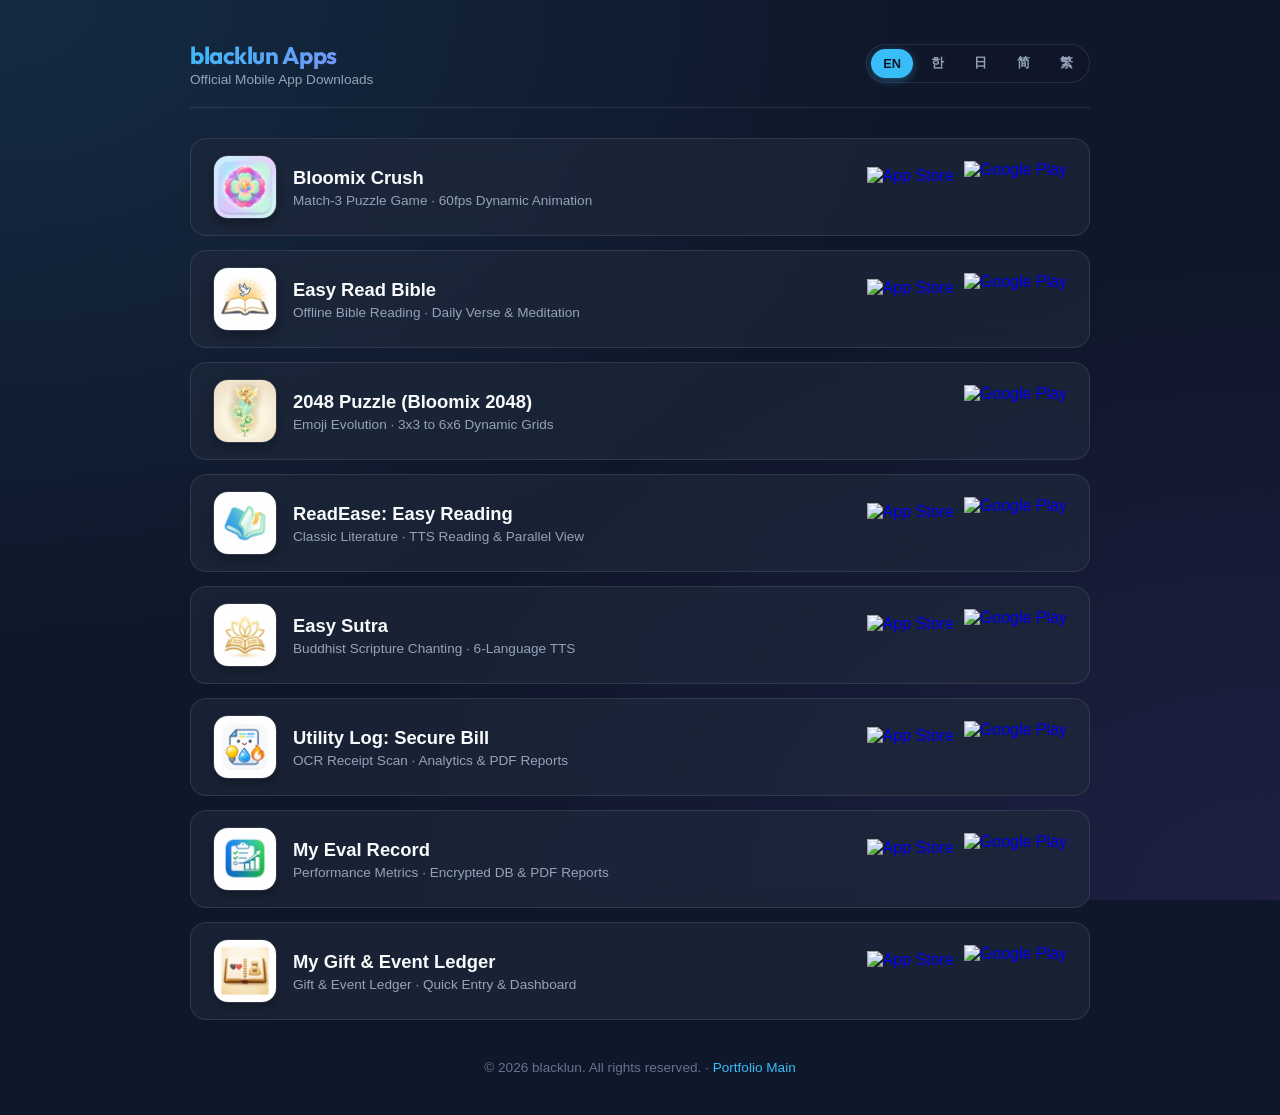
==== apps.html @ 7858ca58 "feat: Add simple app download list page (apps.html) with app icons" ====
<!DOCTYPE html>
<html lang="ko">

<head>
    <meta charset="UTF-8">
    <meta name="viewport" content="width=device-width, initial-scale=1.0">
    <title>blacklun | Apps & Downloads</title>

    <meta name="robots" content="noindex, nofollow">
    <meta name="googlebot" content="noindex, nofollow">
    <meta name="naverbot" content="noindex, nofollow">

    <link rel="icon"
        href="https://raw.githubusercontent.com/devicons/devicon/master/icons/flutter/flutter-original.svg">

    <!-- Google Fonts -->
    <link rel="preconnect" href="https://fonts.googleapis.com">
    <link rel="preconnect" href="https://fonts.gstatic.com" crossorigin>
    <link href="https://fonts.googleapis.com/css2?family=Pretendard:wght@400;500;600;700;800&family=Outfit:wght@400;600;700&display=swap" rel="stylesheet">

    <style>
        :root {
            --bg-color: #0f172a;
            --card-bg: rgba(30, 41, 59, 0.7);
            --card-hover: rgba(51, 65, 85, 0.85);
            --border-color: rgba(255, 255, 255, 0.1);
            --text-main: #f8fafc;
            --text-sub: #94a3b8;
            --accent: #38bdf8;
            --accent-glow: rgba(56, 189, 248, 0.15);
        }

        * {
            box-sizing: border-box;
            margin: 0;
            padding: 0;
        }

        body {
            font-family: 'Pretendard', -apple-system, BlinkMacSystemFont, "Segoe UI", Roboto, sans-serif;
            background-color: var(--bg-color);
            background-image: 
                radial-gradient(at 0% 0%, rgba(56, 189, 248, 0.12) 0px, transparent 50%),
                radial-gradient(at 100% 100%, rgba(139, 92, 246, 0.12) 0px, transparent 50%);
            background-attachment: fixed;
            color: var(--text-main);
            min-height: 100vh;
            display: flex;
            flex-direction: column;
            align-items: center;
            padding: 40px 20px;
        }

        .container {
            width: 100%;
            max-width: 900px;
        }

        /* Header & Navigation */
        header {
            display: flex;
            justify-content: space-between;
            align-items: center;
            margin-bottom: 30px;
            padding-bottom: 20px;
            border-bottom: 1px solid var(--border-color);
        }

        .brand {
            display: flex;
            align-items: center;
            gap: 12px;
            text-decoration: none;
            color: var(--text-main);
        }

        .brand-title {
            font-family: 'Outfit', sans-serif;
            font-size: 1.5rem;
            font-weight: 700;
            letter-spacing: -0.5px;
            background: linear-gradient(135deg, #38bdf8, #818cf8);
            -webkit-background-clip: text;
            -webkit-text-fill-color: transparent;
        }

        .brand-subtitle {
            font-size: 0.85rem;
            color: var(--text-sub);
            margin-top: 2px;
        }

        /* Language Switcher */
        .lang-switch {
            display: flex;
            gap: 6px;
            background: rgba(15, 23, 42, 0.8);
            padding: 4px;
            border-radius: 30px;
            border: 1px solid var(--border-color);
        }

        .lang-switch button {
            background: transparent;
            border: none;
            color: var(--text-sub);
            padding: 6px 12px;
            border-radius: 20px;
            font-size: 0.8rem;
            font-weight: 600;
            cursor: pointer;
            transition: all 0.2s ease;
        }

        .lang-switch button:hover {
            color: var(--text-main);
        }

        .lang-switch button.active {
            background: var(--accent);
            color: #0f172a;
            box-shadow: 0 2px 8px rgba(56, 189, 248, 0.4);
        }

        /* Table / Card List Layout */
        .app-table {
            display: flex;
            flex-direction: column;
            gap: 14px;
        }

        .app-row {
            background: var(--card-bg);
            backdrop-filter: blur(12px);
            -webkit-backdrop-filter: blur(12px);
            border: 1px solid var(--border-color);
            border-radius: 16px;
            padding: 16px 22px;
            display: flex;
            align-items: center;
            justify-content: space-between;
            gap: 20px;
            transition: transform 0.2s ease, border-color 0.2s ease, box-shadow 0.2s ease;
        }

        .app-row:hover {
            transform: translateY(-2px);
            border-color: rgba(56, 189, 248, 0.4);
            box-shadow: 0 8px 24px rgba(0, 0, 0, 0.25), 0 0 12px var(--accent-glow);
            background: var(--card-hover);
        }

        /* App Left Info */
        .app-info {
            display: flex;
            align-items: center;
            gap: 16px;
            min-width: 0;
            flex: 1;
        }

        .app-icon {
            width: 64px;
            height: 64px;
            border-radius: 15px;
            object-fit: cover;
            box-shadow: 0 4px 12px rgba(0, 0, 0, 0.3);
            border: 1px solid rgba(255, 255, 255, 0.1);
            flex-shrink: 0;
        }

        .app-text {
            display: flex;
            flex-direction: column;
            gap: 4px;
            min-width: 0;
        }

        .app-name {
            font-size: 1.15rem;
            font-weight: 700;
            color: var(--text-main);
            white-space: nowrap;
            overflow: hidden;
            text-overflow: ellipsis;
        }

        .app-tag {
            font-size: 0.85rem;
            color: var(--text-sub);
            white-space: nowrap;
            overflow: hidden;
            text-overflow: ellipsis;
        }

        /* App Right Buttons */
        .app-actions {
            display: flex;
            align-items: center;
            gap: 10px;
            flex-shrink: 0;
        }

        .store-badge-link {
            display: inline-flex;
            align-items: center;
            justify-content: center;
            text-decoration: none;
            transition: transform 0.15s ease, opacity 0.15s ease;
        }

        .store-badge-link:hover {
            transform: scale(1.04);
            opacity: 0.95;
        }

        .store-badge-link img {
            display: block;
        }

        .badge-appstore {
            height: 40px;
        }

        .badge-googleplay {
            height: 52px;
            margin-top: -6px;
            margin-bottom: -6px;
        }

        .empty-placeholder {
            width: 120px;
            text-align: center;
            font-size: 0.8rem;
            color: #64748b;
        }

        /* Footer */
        footer {
            margin-top: 40px;
            text-align: center;
            font-size: 0.85rem;
            color: #64748b;
        }

        footer a {
            color: var(--accent);
            text-decoration: none;
        }

        footer a:hover {
            text-decoration: underline;
        }

        /* Multi-language Display Control */
        body.lang-ko .lang-en,
        body.lang-ko .lang-ja,
        body.lang-ko .lang-zh,
        body.lang-ko .lang-zh-Hant { display: none !important; }

        body.lang-en .lang-ko,
        body.lang-en .lang-ja,
        body.lang-en .lang-zh,
        body.lang-en .lang-zh-Hant { display: none !important; }

        body.lang-ja .lang-ko,
        body.lang-ja .lang-en,
        body.lang-ja .lang-zh,
        body.lang-ja .lang-zh-Hant { display: none !important; }

        body.lang-zh .lang-ko,
        body.lang-zh .lang-en,
        body.lang-zh .lang-ja,
        body.lang-zh .lang-zh-Hant { display: none !important; }

        body.lang-zh-Hant .lang-ko,
        body.lang-zh-Hant .lang-en,
        body.lang-zh-Hant .lang-ja,
        body.lang-zh-Hant .lang-zh { display: none !important; }

        /* Responsive */
        @media (max-width: 650px) {
            .app-row {
                flex-direction: column;
                align-items: flex-start;
                padding: 18px;
                gap: 14px;
            }

            .app-info {
                width: 100%;
            }

            .app-actions {
                width: 100%;
                justify-content: flex-end;
                padding-top: 10px;
                border-top: 1px solid rgba(255, 255, 255, 0.05);
            }

            .app-icon {
                width: 52px;
                height: 52px;
            }
        }
    </style>
</head>

<body class="lang-ko">

    <div class="container">
        <!-- Header -->
        <header>
            <div class="brand">
                <div>
                    <h1 class="brand-title">blacklun Apps</h1>
                    <div class="brand-subtitle lang-ko">공식 모바일 앱 다운로드 목록</div>
                    <div class="brand-subtitle lang-en">Official Mobile App Downloads</div>
                    <div class="brand-subtitle lang-ja">公式モバイルアプリのダウンロード</div>
                    <div class="brand-subtitle lang-zh">官方移动应用下载目录</div>
                    <div class="brand-subtitle lang-zh-Hant">官方行動應用下載目錄</div>
                </div>
            </div>

            <!-- Language Switcher -->
            <div class="lang-switch">
                <button onclick="setLanguage('en')" id="btn-en">EN</button>
                <button onclick="setLanguage('ko')" id="btn-ko" class="active">한</button>
                <button onclick="setLanguage('ja')" id="btn-ja">日</button>
                <button onclick="setLanguage('zh')" id="btn-zh">简</button>
                <button onclick="setLanguage('zh-Hant')" id="btn-zh-Hant">繁</button>
            </div>
        </header>

        <!-- App Table / Card List -->
        <main class="app-table">

            <!-- 1. 블룸믹스 크러시 -->
            <div class="app-row">
                <div class="app-info">
                    <img src="./assets/icons/bloomix_crush_app_icon.png" alt="Bloomix Crush" class="app-icon">
                    <div class="app-text">
                        <div class="app-name lang-ko">블룸믹스 크러시</div>
                        <div class="app-name lang-en">Bloomix Crush</div>
                        <div class="app-name lang-ja">ブルーミックス クラッシュ</div>
                        <div class="app-name lang-zh">Bloomix Crush</div>
                        <div class="app-name lang-zh-Hant">Bloomix Crush</div>

                        <div class="app-tag lang-ko">매치-3 퍼즐 게임 · 60fps 애니메이션</div>
                        <div class="app-tag lang-en">Match-3 Puzzle Game · 60fps Dynamic Animation</div>
                        <div class="app-tag lang-ja">マッチ3パズルゲーム · 60fpsアニメーション</div>
                        <div class="app-tag lang-zh">三消益智游戏 · 60fps 动态动画</div>
                        <div class="app-tag lang-zh-Hant">三消益智遊戲 · 60fps 動態動畫</div>
                    </div>
                </div>
                <div class="app-actions">
                    <!-- App Store (국가별) -->
                    <a href="https://apps.apple.com/kr/app/bloomix-crush/id6791850251" target="_blank" rel="noopener noreferrer" class="store-badge-link lang-ko">
                        <img src="https://tools.applemediaservices.com/api/badges/download-on-the-app-store/black/ko-kr?size=250x83" alt="App Store" class="badge-appstore">
                    </a>
                    <a href="https://apps.apple.com/us/app/bloomix-crush/id6791850251" target="_blank" rel="noopener noreferrer" class="store-badge-link lang-en">
                        <img src="https://tools.applemediaservices.com/api/badges/download-on-the-app-store/black/en-us?size=250x83" alt="App Store" class="badge-appstore">
                    </a>
                    <a href="https://apps.apple.com/jp/app/bloomix-crush/id6791850251" target="_blank" rel="noopener noreferrer" class="store-badge-link lang-ja">
                        <img src="https://tools.applemediaservices.com/api/badges/download-on-the-app-store/black/ja-jp?size=250x83" alt="App Store" class="badge-appstore">
                    </a>
                    <a href="https://apps.apple.com/cn/app/bloomix-crush/id6791850251" target="_blank" rel="noopener noreferrer" class="store-badge-link lang-zh">
                        <img src="https://tools.applemediaservices.com/api/badges/download-on-the-app-store/black/zh-cn?size=250x83" alt="App Store" class="badge-appstore">
                    </a>
                    <a href="https://apps.apple.com/tw/app/bloomix-crush/id6791850251" target="_blank" rel="noopener noreferrer" class="store-badge-link lang-zh-Hant">
                        <img src="https://tools.applemediaservices.com/api/badges/download-on-the-app-store/black/zh-tw?size=250x83" alt="App Store" class="badge-appstore">
                    </a>

                    <!-- Google Play (다국어 뱃지) -->
                    <a href="https://play.google.com/store/apps/details?id=com.bloomixcrush.game" target="_blank" rel="noopener noreferrer" class="store-badge-link">
                        <img src="https://play.google.com/intl/en_us/badges/static/images/badges/ko_badge_web_generic.png" alt="Google Play" class="badge-googleplay lang-ko">
                        <img src="https://play.google.com/intl/en_us/badges/static/images/badges/en_badge_web_generic.png" alt="Google Play" class="badge-googleplay lang-en">
                        <img src="https://play.google.com/intl/en_us/badges/static/images/badges/ja_badge_web_generic.png" alt="Google Play" class="badge-googleplay lang-ja">
                        <img src="https://play.google.com/intl/en_us/badges/static/images/badges/zh-cn_badge_web_generic.png" alt="Google Play" class="badge-googleplay lang-zh">
                        <img src="https://play.google.com/intl/en_us/badges/static/images/badges/zh-tw_badge_web_generic.png" alt="Google Play" class="badge-googleplay lang-zh-Hant">
                    </a>
                </div>
            </div>

            <!-- 2. 쉬운 성경 -->
            <div class="app-row">
                <div class="app-info">
                    <img src="./assets/icons/easy_read_bible_app_icon.png" alt="Easy Read Bible" class="app-icon">
                    <div class="app-text">
                        <div class="app-name lang-ko">쉬운 성경</div>
                        <div class="app-name lang-en">Easy Read Bible</div>
                        <div class="app-name lang-ja">やさしい聖書</div>
                        <div class="app-name lang-zh">易读圣经</div>
                        <div class="app-name lang-zh-Hant">易讀聖經</div>

                        <div class="app-tag lang-ko">오프라인 성경 통독 · 오늘의 말씀 & 묵상</div>
                        <div class="app-tag lang-en">Offline Bible Reading · Daily Verse & Meditation</div>
                        <div class="app-tag lang-ja">オフライン聖書通読 · 今日の御言葉と瞑想</div>
                        <div class="app-tag lang-zh">离线圣经阅读 · 今日金句与默想</div>
                        <div class="app-tag lang-zh-Hant">離線聖經閱讀 · 今日金句與默想</div>
                    </div>
                </div>
                <div class="app-actions">
                    <a href="https://apps.apple.com/kr/app/easy-read-bible/id6770253137" target="_blank" rel="noopener noreferrer" class="store-badge-link lang-ko">
                        <img src="https://tools.applemediaservices.com/api/badges/download-on-the-app-store/black/ko-kr?size=250x83" alt="App Store" class="badge-appstore">
                    </a>
                    <a href="https://apps.apple.com/us/app/easy-read-bible/id6770253137" target="_blank" rel="noopener noreferrer" class="store-badge-link lang-en">
                        <img src="https://tools.applemediaservices.com/api/badges/download-on-the-app-store/black/en-us?size=250x83" alt="App Store" class="badge-appstore">
                    </a>
                    <a href="https://apps.apple.com/jp/app/easy-read-bible/id6770253137" target="_blank" rel="noopener noreferrer" class="store-badge-link lang-ja">
                        <img src="https://tools.applemediaservices.com/api/badges/download-on-the-app-store/black/ja-jp?size=250x83" alt="App Store" class="badge-appstore">
                    </a>
                    <a href="https://apps.apple.com/tw/app/easy-read-bible/id6770253137" target="_blank" rel="noopener noreferrer" class="store-badge-link lang-zh">
                        <img src="https://tools.applemediaservices.com/api/badges/download-on-the-app-store/black/zh-cn?size=250x83" alt="App Store" class="badge-appstore">
                    </a>
                    <a href="https://apps.apple.com/tw/app/easy-read-bible/id6770253137" target="_blank" rel="noopener noreferrer" class="store-badge-link lang-zh-Hant">
                        <img src="https://tools.applemediaservices.com/api/badges/download-on-the-app-store/black/zh-tw?size=250x83" alt="App Store" class="badge-appstore">
                    </a>

                    <a href="https://play.google.com/store/apps/details?id=com.easyreadbible.app" target="_blank" rel="noopener noreferrer" class="store-badge-link">
                        <img src="https://play.google.com/intl/en_us/badges/static/images/badges/ko_badge_web_generic.png" alt="Google Play" class="badge-googleplay lang-ko">
                        <img src="https://play.google.com/intl/en_us/badges/static/images/badges/en_badge_web_generic.png" alt="Google Play" class="badge-googleplay lang-en">
                        <img src="https://play.google.com/intl/en_us/badges/static/images/badges/ja_badge_web_generic.png" alt="Google Play" class="badge-googleplay lang-ja">
                        <img src="https://play.google.com/intl/en_us/badges/static/images/badges/zh-cn_badge_web_generic.png" alt="Google Play" class="badge-googleplay lang-zh">
                        <img src="https://play.google.com/intl/en_us/badges/static/images/badges/zh-tw_badge_web_generic.png" alt="Google Play" class="badge-googleplay lang-zh-Hant">
                    </a>
                </div>
            </div>

            <!-- 3. 2048 퍼즐 -->
            <div class="app-row">
                <div class="app-info">
                    <img src="./assets/icons/bloomix2048_app_icon.png" alt="Bloomix 2048" class="app-icon">
                    <div class="app-text">
                        <div class="app-name lang-ko">2048 퍼즐 (Bloomix 2048)</div>
                        <div class="app-name lang-en">2048 Puzzle (Bloomix 2048)</div>
                        <div class="app-name lang-ja">2048パズル (Bloomix 2048)</div>
                        <div class="app-name lang-zh">2048拼图 (Bloomix 2048)</div>
                        <div class="app-name lang-zh-Hant">2048拼圖 (Bloomix 2048)</div>

                        <div class="app-tag lang-ko">이모지 진화 체인 · 3x3~6x6 동적 그리드</div>
                        <div class="app-tag lang-en">Emoji Evolution · 3x3 to 6x6 Dynamic Grids</div>
                        <div class="app-tag lang-ja">絵文字進化チェーン · 3x3〜6x6動的グリッド</div>
                        <div class="app-tag lang-zh">表情符号进化链 · 3x3至6x6动态网格</div>
                        <div class="app-tag lang-zh-Hant">表情符號進化鏈 · 3x3至6x6動態網格</div>
                    </div>
                </div>
                <div class="app-actions">
                    <a href="https://play.google.com/store/apps/details?id=com.bloomix2048.app" target="_blank" rel="noopener noreferrer" class="store-badge-link">
                        <img src="https://play.google.com/intl/en_us/badges/static/images/badges/ko_badge_web_generic.png" alt="Google Play" class="badge-googleplay lang-ko">
                        <img src="https://play.google.com/intl/en_us/badges/static/images/badges/en_badge_web_generic.png" alt="Google Play" class="badge-googleplay lang-en">
                        <img src="https://play.google.com/intl/en_us/badges/static/images/badges/ja_badge_web_generic.png" alt="Google Play" class="badge-googleplay lang-ja">
                        <img src="https://play.google.com/intl/en_us/badges/static/images/badges/zh-cn_badge_web_generic.png" alt="Google Play" class="badge-googleplay lang-zh">
                        <img src="https://play.google.com/intl/en_us/badges/static/images/badges/zh-tw_badge_web_generic.png" alt="Google Play" class="badge-googleplay lang-zh-Hant">
                    </a>
                </div>
            </div>

            <!-- 4. 쉬운 독서 -->
            <div class="app-row">
                <div class="app-info">
                    <img src="./assets/icons/easy_read_book_app_icon.png" alt="ReadEase: Easy Reading" class="app-icon">
                    <div class="app-text">
                        <div class="app-name lang-ko">쉬운 독서</div>
                        <div class="app-name lang-en">ReadEase: Easy Reading</div>
                        <div class="app-name lang-ja">やさしい読書</div>
                        <div class="app-name lang-zh">轻读经典</div>
                        <div class="app-name lang-zh-Hant">輕讀經典</div>

                        <div class="app-tag lang-ko">고전 문학 낭독 · TTS 음성 & 병렬 읽기</div>
                        <div class="app-tag lang-en">Classic Literature · TTS Reading & Parallel View</div>
                        <div class="app-tag lang-ja">古典文学朗読 · TTS音声と並行読書</div>
                        <div class="app-tag lang-zh">经典名著朗读 · TTS 语音与对照阅读</div>
                        <div class="app-tag lang-zh-Hant">經典名著朗讀 · TTS 語音與對照閱讀</div>
                    </div>
                </div>
                <div class="app-actions">
                    <a href="https://apps.apple.com/kr/app/readease-easy-reading/id6766005685" target="_blank" rel="noopener noreferrer" class="store-badge-link lang-ko">
                        <img src="https://tools.applemediaservices.com/api/badges/download-on-the-app-store/black/ko-kr?size=250x83" alt="App Store" class="badge-appstore">
                    </a>
                    <a href="https://apps.apple.com/us/app/readease-easy-reading/id6766005685" target="_blank" rel="noopener noreferrer" class="store-badge-link lang-en">
                        <img src="https://tools.applemediaservices.com/api/badges/download-on-the-app-store/black/en-us?size=250x83" alt="App Store" class="badge-appstore">
                    </a>
                    <a href="https://apps.apple.com/jp/app/readease-easy-reading/id6766005685" target="_blank" rel="noopener noreferrer" class="store-badge-link lang-ja">
                        <img src="https://tools.applemediaservices.com/api/badges/download-on-the-app-store/black/ja-jp?size=250x83" alt="App Store" class="badge-appstore">
                    </a>
                    <a href="https://apps.apple.com/tw/app/readease-easy-reading/id6766005685" target="_blank" rel="noopener noreferrer" class="store-badge-link lang-zh">
                        <img src="https://tools.applemediaservices.com/api/badges/download-on-the-app-store/black/zh-cn?size=250x83" alt="App Store" class="badge-appstore">
                    </a>
                    <a href="https://apps.apple.com/tw/app/readease-easy-reading/id6766005685" target="_blank" rel="noopener noreferrer" class="store-badge-link lang-zh-Hant">
                        <img src="https://tools.applemediaservices.com/api/badges/download-on-the-app-store/black/zh-tw?size=250x83" alt="App Store" class="badge-appstore">
                    </a>

                    <a href="https://play.google.com/store/apps/details?id=com.easyreadbook.app" target="_blank" rel="noopener noreferrer" class="store-badge-link">
                        <img src="https://play.google.com/intl/en_us/badges/static/images/badges/ko_badge_web_generic.png" alt="Google Play" class="badge-googleplay lang-ko">
                        <img src="https://play.google.com/intl/en_us/badges/static/images/badges/en_badge_web_generic.png" alt="Google Play" class="badge-googleplay lang-en">
                        <img src="https://play.google.com/intl/en_us/badges/static/images/badges/ja_badge_web_generic.png" alt="Google Play" class="badge-googleplay lang-ja">
                        <img src="https://play.google.com/intl/en_us/badges/static/images/badges/zh-cn_badge_web_generic.png" alt="Google Play" class="badge-googleplay lang-zh">
                        <img src="https://play.google.com/intl/en_us/badges/static/images/badges/zh-tw_badge_web_generic.png" alt="Google Play" class="badge-googleplay lang-zh-Hant">
                    </a>
                </div>
            </div>

            <!-- 5. 쉬운 불경 -->
            <div class="app-row">
                <div class="app-info">
                    <img src="./assets/icons/easy_sutra_app_icon.png" alt="Easy Sutra" class="app-icon">
                    <div class="app-text">
                        <div class="app-name lang-ko">쉬운 불경</div>
                        <div class="app-name lang-en">Easy Sutra</div>
                        <div class="app-name lang-ja">やさしい経典</div>
                        <div class="app-name lang-zh">易懂佛经</div>
                        <div class="app-name lang-zh-Hant">易懂佛經</div>

                        <div class="app-tag lang-ko">불교 경전 독송 · 6개국어 TTS & 해석</div>
                        <div class="app-tag lang-en">Buddhist Scripture Chanting · 6-Language TTS</div>
                        <div class="app-tag lang-ja">仏教経典読経 · 6ヶ国語TTSと解説</div>
                        <div class="app-tag lang-zh">佛教经典诵读 · 6国语言 TTS 与解析</div>
                        <div class="app-tag lang-zh-Hant">佛教經典誦讀 · 6國語言 TTS 與解析</div>
                    </div>
                </div>
                <div class="app-actions">
                    <a href="https://apps.apple.com/kr/app/easy-sutra/id6761761924" target="_blank" rel="noopener noreferrer" class="store-badge-link lang-ko">
                        <img src="https://tools.applemediaservices.com/api/badges/download-on-the-app-store/black/ko-kr?size=250x83" alt="App Store" class="badge-appstore">
                    </a>
                    <a href="https://apps.apple.com/us/app/easy-sutra/id6761761924" target="_blank" rel="noopener noreferrer" class="store-badge-link lang-en">
                        <img src="https://tools.applemediaservices.com/api/badges/download-on-the-app-store/black/en-us?size=250x83" alt="App Store" class="badge-appstore">
                    </a>
                    <a href="https://apps.apple.com/jp/app/easy-sutra/id6761761924" target="_blank" rel="noopener noreferrer" class="store-badge-link lang-ja">
                        <img src="https://tools.applemediaservices.com/api/badges/download-on-the-app-store/black/ja-jp?size=250x83" alt="App Store" class="badge-appstore">
                    </a>
                    <a href="https://apps.apple.com/tw/app/easy-sutra/id6761761924" target="_blank" rel="noopener noreferrer" class="store-badge-link lang-zh">
                        <img src="https://tools.applemediaservices.com/api/badges/download-on-the-app-store/black/zh-cn?size=250x83" alt="App Store" class="badge-appstore">
                    </a>
                    <a href="https://apps.apple.com/tw/app/easy-sutra/id6761761924" target="_blank" rel="noopener noreferrer" class="store-badge-link lang-zh-Hant">
                        <img src="https://tools.applemediaservices.com/api/badges/download-on-the-app-store/black/zh-tw?size=250x83" alt="App Store" class="badge-appstore">
                    </a>

                    <a href="https://play.google.com/store/apps/details?id=com.easysutra.app" target="_blank" rel="noopener noreferrer" class="store-badge-link">
                        <img src="https://play.google.com/intl/en_us/badges/static/images/badges/ko_badge_web_generic.png" alt="Google Play" class="badge-googleplay lang-ko">
                        <img src="https://play.google.com/intl/en_us/badges/static/images/badges/en_badge_web_generic.png" alt="Google Play" class="badge-googleplay lang-en">
                        <img src="https://play.google.com/intl/en_us/badges/static/images/badges/ja_badge_web_generic.png" alt="Google Play" class="badge-googleplay lang-ja">
                        <img src="https://play.google.com/intl/en_us/badges/static/images/badges/zh-cn_badge_web_generic.png" alt="Google Play" class="badge-googleplay lang-zh">
                        <img src="https://play.google.com/intl/en_us/badges/static/images/badges/zh-tw_badge_web_generic.png" alt="Google Play" class="badge-googleplay lang-zh-Hant">
                    </a>
                </div>
            </div>

            <!-- 6. 공과금 기록 -->
            <div class="app-row">
                <div class="app-info">
                    <img src="./assets/icons/utility_log_app_icon.png" alt="Utility Log" class="app-icon">
                    <div class="app-text">
                        <div class="app-name lang-ko">공과금 기록</div>
                        <div class="app-name lang-en">Utility Log: Secure Bill</div>
                        <div class="app-name lang-ja">公共料金記録</div>
                        <div class="app-name lang-zh">公共账单记录</div>
                        <div class="app-name lang-zh-Hant">公用事業費用紀錄</div>

                        <div class="app-tag lang-ko">영수증 OCR 스캔 · 사용량 통계 & PDF 리포트</div>
                        <div class="app-tag lang-en">OCR Receipt Scan · Analytics & PDF Reports</div>
                        <div class="app-tag lang-ja">領収書OCRスキャン · 使用量統計とPDFレポート</div>
                        <div class="app-tag lang-zh">收据 OCR 扫描 · 使用量统计与 PDF 报告</div>
                        <div class="app-tag lang-zh-Hant">收據 OCR 掃描 · 使用量統計與 PDF 報告</div>
                    </div>
                </div>
                <div class="app-actions">
                    <a href="https://apps.apple.com/kr/app/%EA%B3%B5%EA%B3%BC%EA%B8%88-%EA%B8%B0%EB%A1%9D/id6760272670" target="_blank" rel="noopener noreferrer" class="store-badge-link lang-ko">
                        <img src="https://tools.applemediaservices.com/api/badges/download-on-the-app-store/black/ko-kr?size=250x83" alt="App Store" class="badge-appstore">
                    </a>
                    <a href="https://apps.apple.com/us/app/%EA%B3%B5%EA%B3%BC%EA%B8%88-%EA%B8%B0%EB%A1%9D/id6760272670" target="_blank" rel="noopener noreferrer" class="store-badge-link lang-en">
                        <img src="https://tools.applemediaservices.com/api/badges/download-on-the-app-store/black/en-us?size=250x83" alt="App Store" class="badge-appstore">
                    </a>
                    <a href="https://apps.apple.com/jp/app/%EA%B3%B5%EA%B3%BC%EA%B8%88-%EA%B8%B0%EB%A1%9D/id6760272670" target="_blank" rel="noopener noreferrer" class="store-badge-link lang-ja">
                        <img src="https://tools.applemediaservices.com/api/badges/download-on-the-app-store/black/ja-jp?size=250x83" alt="App Store" class="badge-appstore">
                    </a>
                    <a href="https://apps.apple.com/cn/app/%EA%B3%B5%EA%B3%BC%EA%B8%88-%EA%B8%B0%EB%A1%9D/id6760272670" target="_blank" rel="noopener noreferrer" class="store-badge-link lang-zh">
                        <img src="https://tools.applemediaservices.com/api/badges/download-on-the-app-store/black/zh-cn?size=250x83" alt="App Store" class="badge-appstore">
                    </a>
                    <a href="https://apps.apple.com/tw/app/%EA%B3%B5%EA%B3%BC%EA%B8%88-%EA%B8%B0%EB%A1%9D/id6760272670" target="_blank" rel="noopener noreferrer" class="store-badge-link lang-zh-Hant">
                        <img src="https://tools.applemediaservices.com/api/badges/download-on-the-app-store/black/zh-tw?size=250x83" alt="App Store" class="badge-appstore">
                    </a>

                    <a href="https://play.google.com/store/apps/details?id=com.ks.utility_log" target="_blank" rel="noopener noreferrer" class="store-badge-link">
                        <img src="https://play.google.com/intl/en_us/badges/static/images/badges/ko_badge_web_generic.png" alt="Google Play" class="badge-googleplay lang-ko">
                        <img src="https://play.google.com/intl/en_us/badges/static/images/badges/en_badge_web_generic.png" alt="Google Play" class="badge-googleplay lang-en">
                        <img src="https://play.google.com/intl/en_us/badges/static/images/badges/ja_badge_web_generic.png" alt="Google Play" class="badge-googleplay lang-ja">
                        <img src="https://play.google.com/intl/en_us/badges/static/images/badges/zh-cn_badge_web_generic.png" alt="Google Play" class="badge-googleplay lang-zh">
                        <img src="https://play.google.com/intl/en_us/badges/static/images/badges/zh-tw_badge_web_generic.png" alt="Google Play" class="badge-googleplay lang-zh-Hant">
                    </a>
                </div>
            </div>

            <!-- 7. 내 평가 기록 -->
            <div class="app-row">
                <div class="app-info">
                    <img src="./assets/icons/my_eval_record_app_icon.png" alt="My Eval Record" class="app-icon">
                    <div class="app-text">
                        <div class="app-name lang-ko">내 평가 기록</div>
                        <div class="app-name lang-en">My Eval Record</div>
                        <div class="app-name lang-ja">私の評価記録</div>
                        <div class="app-name lang-zh">我的考核记录</div>
                        <div class="app-name lang-zh-Hant">我的績效紀錄</div>

                        <div class="app-tag lang-ko">직무 성과 지표 대시보드 · 암호화 DB & PDF 공유</div>
                        <div class="app-tag lang-en">Performance Metrics · Encrypted DB & PDF Reports</div>
                        <div class="app-tag lang-ja">職務パフォーマンスダッシュボード · 暗号化DB</div>
                        <div class="app-tag lang-zh">绩效指标仪表盘 · 加密数据库与 PDF 分享</div>
                        <div class="app-tag lang-zh-Hant">績效指標儀表盤 · 加密資料庫與 PDF 分享</div>
                    </div>
                </div>
                <div class="app-actions">
                    <a href="https://apps.apple.com/kr/app/my-eval-record/id6759724181" target="_blank" rel="noopener noreferrer" class="store-badge-link lang-ko">
                        <img src="https://tools.applemediaservices.com/api/badges/download-on-the-app-store/black/ko-kr?size=250x83" alt="App Store" class="badge-appstore">
                    </a>
                    <a href="https://apps.apple.com/us/app/my-eval-record/id6759724181" target="_blank" rel="noopener noreferrer" class="store-badge-link lang-en">
                        <img src="https://tools.applemediaservices.com/api/badges/download-on-the-app-store/black/en-us?size=250x83" alt="App Store" class="badge-appstore">
                    </a>
                    <a href="https://apps.apple.com/jp/app/my-eval-record/id6759724181" target="_blank" rel="noopener noreferrer" class="store-badge-link lang-ja">
                        <img src="https://tools.applemediaservices.com/api/badges/download-on-the-app-store/black/ja-jp?size=250x83" alt="App Store" class="badge-appstore">
                    </a>
                    <a href="https://apps.apple.com/cn/app/my-eval-record/id6759724181" target="_blank" rel="noopener noreferrer" class="store-badge-link lang-zh">
                        <img src="https://tools.applemediaservices.com/api/badges/download-on-the-app-store/black/zh-cn?size=250x83" alt="App Store" class="badge-appstore">
                    </a>
                    <a href="https://apps.apple.com/tw/app/my-eval-record/id6759724181" target="_blank" rel="noopener noreferrer" class="store-badge-link lang-zh-Hant">
                        <img src="https://tools.applemediaservices.com/api/badges/download-on-the-app-store/black/zh-tw?size=250x83" alt="App Store" class="badge-appstore">
                    </a>

                    <a href="https://play.google.com/store/apps/details?id=com.ks.my_eval_record" target="_blank" rel="noopener noreferrer" class="store-badge-link">
                        <img src="https://play.google.com/intl/en_us/badges/static/images/badges/ko_badge_web_generic.png" alt="Google Play" class="badge-googleplay lang-ko">
                        <img src="https://play.google.com/intl/en_us/badges/static/images/badges/en_badge_web_generic.png" alt="Google Play" class="badge-googleplay lang-en">
                        <img src="https://play.google.com/intl/en_us/badges/static/images/badges/ja_badge_web_generic.png" alt="Google Play" class="badge-googleplay lang-ja">
                        <img src="https://play.google.com/intl/en_us/badges/static/images/badges/zh-cn_badge_web_generic.png" alt="Google Play" class="badge-googleplay lang-zh">
                        <img src="https://play.google.com/intl/en_us/badges/static/images/badges/zh-tw_badge_web_generic.png" alt="Google Play" class="badge-googleplay lang-zh-Hant">
                    </a>
                </div>
            </div>

            <!-- 8. 내 경조사 장부 -->
            <div class="app-row">
                <div class="app-info">
                    <img src="./assets/icons/my_money_log_app_icon.png" alt="My Event Ledger" class="app-icon">
                    <div class="app-text">
                        <div class="app-name lang-ko">내 경조사 장부</div>
                        <div class="app-name lang-en">My Gift & Event Ledger</div>
                        <div class="app-name lang-ja">冠婚葬祭家計簿</div>
                        <div class="app-name lang-zh">随礼账本</div>
                        <div class="app-name lang-zh-Hant">紅白包帳本</div>

                        <div class="app-tag lang-ko">마음을 주고받은 기록 · 퀵 버튼 간편 입력 & 대시보드</div>
                        <div class="app-tag lang-en">Gift & Event Ledger · Quick Entry & Dashboard</div>
                        <div class="app-tag lang-ja">心のやり取り記録 · クイック入力とダッシュボード</div>
                        <div class="app-tag lang-zh">心意往来记录 · 快捷按钮简便记录与仪表盘</div>
                        <div class="app-tag lang-zh-Hant">心意往來記錄 · 快捷按鈕簡便記錄與儀表盤</div>
                    </div>
                </div>
                <div class="app-actions">
                    <a href="https://apps.apple.com/kr/app/%EB%82%B4-%EA%B2%BD%EC%A1%B0%EC%82%AC-%EC%9E%A5%EB%B6%80/id6759233404" target="_blank" rel="noopener noreferrer" class="store-badge-link lang-ko">
                        <img src="https://tools.applemediaservices.com/api/badges/download-on-the-app-store/black/ko-kr?size=250x83" alt="App Store" class="badge-appstore">
                    </a>
                    <a href="https://apps.apple.com/us/app/%EB%82%B4-%EA%B2%BD%EC%A1%B0%EC%82%AC-%EC%9E%A5%EB%B6%80/id6759233404" target="_blank" rel="noopener noreferrer" class="store-badge-link lang-en">
                        <img src="https://tools.applemediaservices.com/api/badges/download-on-the-app-store/black/en-us?size=250x83" alt="App Store" class="badge-appstore">
                    </a>
                    <a href="https://apps.apple.com/jp/app/%EB%82%B4-%EA%B2%BD%EC%A1%B0%EC%82%AC-%EC%9E%A5%EB%B6%80/id6759233404" target="_blank" rel="noopener noreferrer" class="store-badge-link lang-ja">
                        <img src="https://tools.applemediaservices.com/api/badges/download-on-the-app-store/black/ja-jp?size=250x83" alt="App Store" class="badge-appstore">
                    </a>
                    <a href="https://apps.apple.com/cn/app/%EB%82%B4-%EA%B2%BD%EC%A1%B0%EC%82%AC-%EC%9E%A5%EB%B6%80/id6759233404" target="_blank" rel="noopener noreferrer" class="store-badge-link lang-zh">
                        <img src="https://tools.applemediaservices.com/api/badges/download-on-the-app-store/black/zh-cn?size=250x83" alt="App Store" class="badge-appstore">
                    </a>
                    <a href="https://apps.apple.com/tw/app/%EB%82%B4-%EA%B2%BD%EC%A1%B0%EC%82%AC-%EC%9E%A5%EB%B6%80/id6759233404" target="_blank" rel="noopener noreferrer" class="store-badge-link lang-zh-Hant">
                        <img src="https://tools.applemediaservices.com/api/badges/download-on-the-app-store/black/zh-tw?size=250x83" alt="App Store" class="badge-appstore">
                    </a>

                    <a href="https://play.google.com/store/apps/details?id=com.ks.mymoneylog" target="_blank" rel="noopener noreferrer" class="store-badge-link">
                        <img src="https://play.google.com/intl/en_us/badges/static/images/badges/ko_badge_web_generic.png" alt="Google Play" class="badge-googleplay lang-ko">
                        <img src="https://play.google.com/intl/en_us/badges/static/images/badges/en_badge_web_generic.png" alt="Google Play" class="badge-googleplay lang-en">
                        <img src="https://play.google.com/intl/en_us/badges/static/images/badges/ja_badge_web_generic.png" alt="Google Play" class="badge-googleplay lang-ja">
                        <img src="https://play.google.com/intl/en_us/badges/static/images/badges/zh-cn_badge_web_generic.png" alt="Google Play" class="badge-googleplay lang-zh">
                        <img src="https://play.google.com/intl/en_us/badges/static/images/badges/zh-tw_badge_web_generic.png" alt="Google Play" class="badge-googleplay lang-zh-Hant">
                    </a>
                </div>
            </div>

        </main>

        <!-- Footer -->
        <footer>
            <p>&copy; 2026 blacklun. All rights reserved. · <a href="./index.html">Portfolio Main</a></p>
        </footer>
    </div>

    <!-- Multi-language Script -->
    <script>
        function setLanguage(lang) {
            document.body.className = 'lang-' + lang;
            document.documentElement.lang = lang;

            const buttons = document.querySelectorAll('.lang-switch button');
            buttons.forEach(btn => btn.classList.remove('active'));

            const activeBtn = document.getElementById('btn-' + lang);
            if (activeBtn) {
                activeBtn.classList.add('active');
            }

            try {
                localStorage.setItem('preferred_language', lang);
            } catch (e) {}
        }

        // Initialize language from localStorage or browser settings
        (function initLang() {
            let savedLang = 'ko';
            try {
                savedLang = localStorage.getItem('preferred_language');
            } catch (e) {}

            if (!savedLang) {
                const userLang = navigator.language || navigator.userLanguage;
                if (userLang.includes('zh-TW') || userLang.includes('zh-HK') || userLang.includes('zh-Hant')) {
                    savedLang = 'zh-Hant';
                } else if (userLang.startsWith('zh')) {
                    savedLang = 'zh';
                } else if (userLang.startsWith('ja')) {
                    savedLang = 'ja';
                } else if (userLang.startsWith('ko')) {
                    savedLang = 'ko';
                } else {
                    savedLang = 'en';
                }
            }
            setLanguage(savedLang);
        })();
    </script>
</body>

</html>
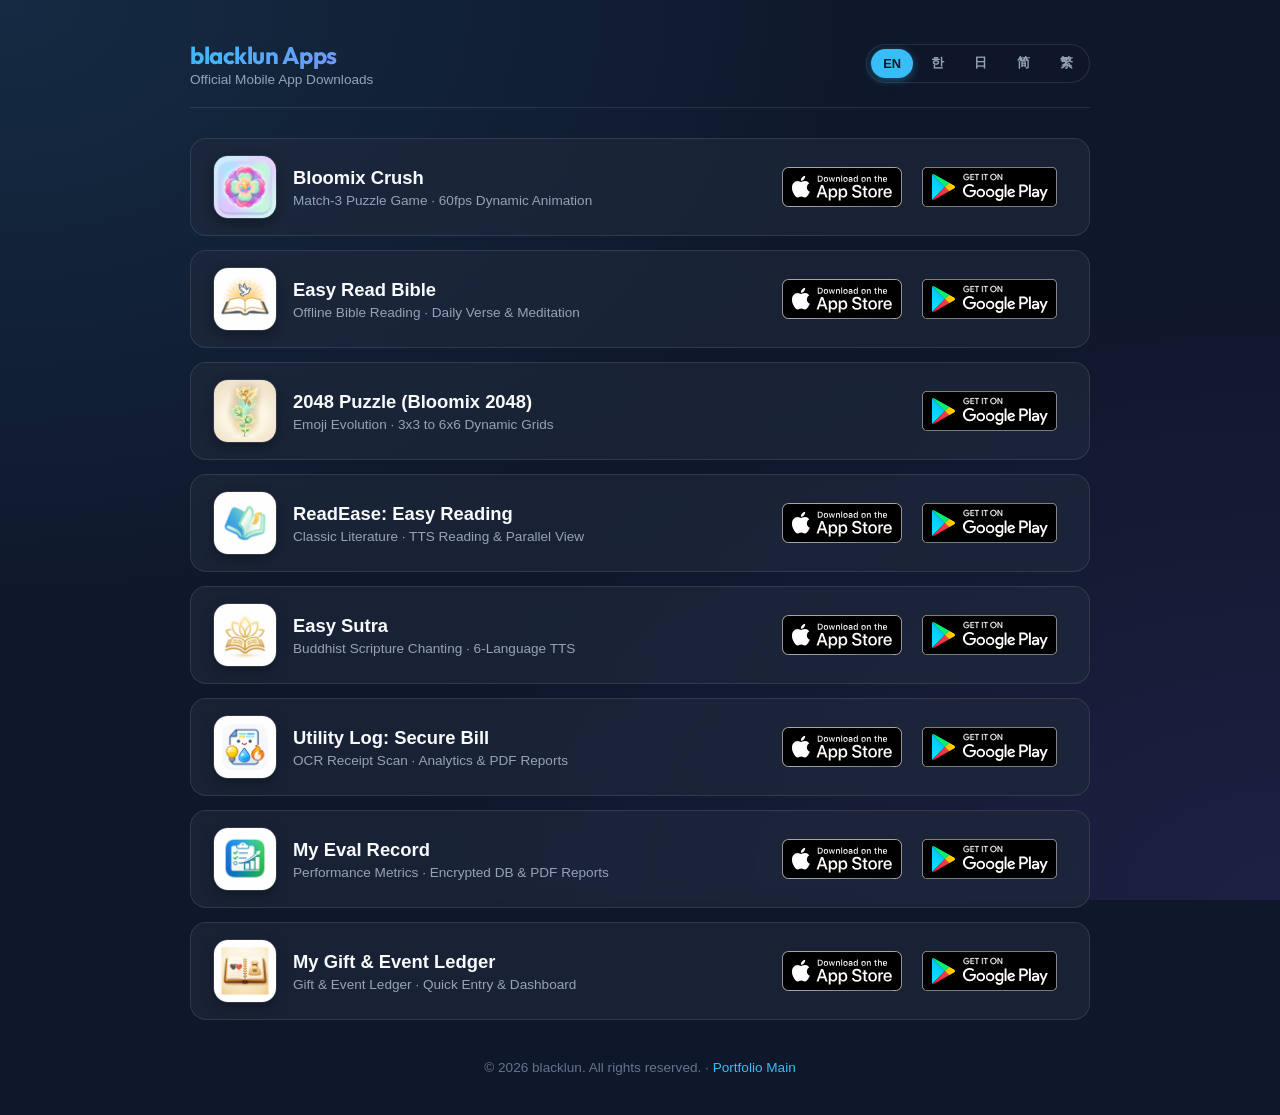
==== commit 8dc2cbf2: "Refactor: Simplify App Store badges to dynamic single tags" ====
--- a/apps.html
+++ b/apps.html
@@ -16,7 +16,9 @@
     <!-- Google Fonts -->
     <link rel="preconnect" href="https://fonts.googleapis.com">
     <link rel="preconnect" href="https://fonts.gstatic.com" crossorigin>
-    <link href="https://fonts.googleapis.com/css2?family=Pretendard:wght@400;500;600;700;800&family=Outfit:wght@400;600;700&display=swap" rel="stylesheet">
+    <link
+        href="https://fonts.googleapis.com/css2?family=Pretendard:wght@400;500;600;700;800&family=Outfit:wght@400;600;700&display=swap"
+        rel="stylesheet">
 
     <style>
         :root {
@@ -39,7 +41,7 @@
         body {
             font-family: 'Pretendard', -apple-system, BlinkMacSystemFont, "Segoe UI", Roboto, sans-serif;
             background-color: var(--bg-color);
-            background-image: 
+            background-image:
                 radial-gradient(at 0% 0%, rgba(56, 189, 248, 0.12) 0px, transparent 50%),
                 radial-gradient(at 100% 100%, rgba(139, 92, 246, 0.12) 0px, transparent 50%);
             background-attachment: fixed;
@@ -81,6 +83,7 @@
             letter-spacing: -0.5px;
             background: linear-gradient(135deg, #38bdf8, #818cf8);
             -webkit-background-clip: text;
+            background-clip: text;
             -webkit-text-fill-color: transparent;
         }
 
@@ -223,9 +226,9 @@
         }
 
         .badge-googleplay {
-            height: 52px;
-            margin-top: -6px;
-            margin-bottom: -6px;
+            height: 60px;
+            margin-top: -10px;
+            margin-bottom: -10px;
         }
 
         .empty-placeholder {
@@ -256,27 +259,37 @@
         body.lang-ko .lang-en,
         body.lang-ko .lang-ja,
         body.lang-ko .lang-zh,
-        body.lang-ko .lang-zh-Hant { display: none !important; }
+        body.lang-ko .lang-zh-Hant {
+            display: none !important;
+        }
 
         body.lang-en .lang-ko,
         body.lang-en .lang-ja,
         body.lang-en .lang-zh,
-        body.lang-en .lang-zh-Hant { display: none !important; }
+        body.lang-en .lang-zh-Hant {
+            display: none !important;
+        }
 
         body.lang-ja .lang-ko,
         body.lang-ja .lang-en,
         body.lang-ja .lang-zh,
-        body.lang-ja .lang-zh-Hant { display: none !important; }
+        body.lang-ja .lang-zh-Hant {
+            display: none !important;
+        }
 
         body.lang-zh .lang-ko,
         body.lang-zh .lang-en,
         body.lang-zh .lang-ja,
-        body.lang-zh .lang-zh-Hant { display: none !important; }
+        body.lang-zh .lang-zh-Hant {
+            display: none !important;
+        }
 
         body.lang-zh-Hant .lang-ko,
         body.lang-zh-Hant .lang-en,
         body.lang-zh-Hant .lang-ja,
-        body.lang-zh-Hant .lang-zh { display: none !important; }
+        body.lang-zh-Hant .lang-zh {
+            display: none !important;
+        }
 
         /* Responsive */
         @media (max-width: 650px) {
@@ -355,29 +368,18 @@
                 </div>
                 <div class="app-actions">
                     <!-- App Store (국가별) -->
-                    <a href="https://apps.apple.com/kr/app/bloomix-crush/id6791850251" target="_blank" rel="noopener noreferrer" class="store-badge-link lang-ko">
-                        <img src="https://tools.applemediaservices.com/api/badges/download-on-the-app-store/black/ko-kr?size=250x83" alt="App Store" class="badge-appstore">
-                    </a>
-                    <a href="https://apps.apple.com/us/app/bloomix-crush/id6791850251" target="_blank" rel="noopener noreferrer" class="store-badge-link lang-en">
-                        <img src="https://tools.applemediaservices.com/api/badges/download-on-the-app-store/black/en-us?size=250x83" alt="App Store" class="badge-appstore">
-                    </a>
-                    <a href="https://apps.apple.com/jp/app/bloomix-crush/id6791850251" target="_blank" rel="noopener noreferrer" class="store-badge-link lang-ja">
-                        <img src="https://tools.applemediaservices.com/api/badges/download-on-the-app-store/black/ja-jp?size=250x83" alt="App Store" class="badge-appstore">
-                    </a>
-                    <a href="https://apps.apple.com/cn/app/bloomix-crush/id6791850251" target="_blank" rel="noopener noreferrer" class="store-badge-link lang-zh">
-                        <img src="https://tools.applemediaservices.com/api/badges/download-on-the-app-store/black/zh-cn?size=250x83" alt="App Store" class="badge-appstore">
-                    </a>
-                    <a href="https://apps.apple.com/tw/app/bloomix-crush/id6791850251" target="_blank" rel="noopener noreferrer" class="store-badge-link lang-zh-Hant">
-                        <img src="https://tools.applemediaservices.com/api/badges/download-on-the-app-store/black/zh-tw?size=250x83" alt="App Store" class="badge-appstore">
+                    <a href="https://apps.apple.com/kr/app/bloomix-crush/id6791850251" target="_blank"
+                        rel="noopener noreferrer" class="store-badge-link badge-link-apple"
+                        data-slug="bloomix-crush" data-id="6791850251">
+                        <img src="./assets/badges/app-store-ko.svg"
+                            alt="App Store" class="badge-appstore">
                     </a>
 
                     <!-- Google Play (다국어 뱃지) -->
-                    <a href="https://play.google.com/store/apps/details?id=com.bloomixcrush.game" target="_blank" rel="noopener noreferrer" class="store-badge-link">
-                        <img src="https://play.google.com/intl/en_us/badges/static/images/badges/ko_badge_web_generic.png" alt="Google Play" class="badge-googleplay lang-ko">
-                        <img src="https://play.google.com/intl/en_us/badges/static/images/badges/en_badge_web_generic.png" alt="Google Play" class="badge-googleplay lang-en">
-                        <img src="https://play.google.com/intl/en_us/badges/static/images/badges/ja_badge_web_generic.png" alt="Google Play" class="badge-googleplay lang-ja">
-                        <img src="https://play.google.com/intl/en_us/badges/static/images/badges/zh-cn_badge_web_generic.png" alt="Google Play" class="badge-googleplay lang-zh">
-                        <img src="https://play.google.com/intl/en_us/badges/static/images/badges/zh-tw_badge_web_generic.png" alt="Google Play" class="badge-googleplay lang-zh-Hant">
+                    <a href="https://play.google.com/store/apps/details?id=com.bloomixcrush.game" target="_blank"
+                        rel="noopener noreferrer" class="store-badge-link">
+                        <img src="./assets/badges/google-play-ko.svg" alt="Google Play"
+                            class="badge-googleplay">
                     </a>
                 </div>
             </div>
@@ -401,28 +403,17 @@
                     </div>
                 </div>
                 <div class="app-actions">
-                    <a href="https://apps.apple.com/kr/app/easy-read-bible/id6770253137" target="_blank" rel="noopener noreferrer" class="store-badge-link lang-ko">
-                        <img src="https://tools.applemediaservices.com/api/badges/download-on-the-app-store/black/ko-kr?size=250x83" alt="App Store" class="badge-appstore">
-                    </a>
-                    <a href="https://apps.apple.com/us/app/easy-read-bible/id6770253137" target="_blank" rel="noopener noreferrer" class="store-badge-link lang-en">
-                        <img src="https://tools.applemediaservices.com/api/badges/download-on-the-app-store/black/en-us?size=250x83" alt="App Store" class="badge-appstore">
-                    </a>
-                    <a href="https://apps.apple.com/jp/app/easy-read-bible/id6770253137" target="_blank" rel="noopener noreferrer" class="store-badge-link lang-ja">
-                        <img src="https://tools.applemediaservices.com/api/badges/download-on-the-app-store/black/ja-jp?size=250x83" alt="App Store" class="badge-appstore">
-                    </a>
-                    <a href="https://apps.apple.com/tw/app/easy-read-bible/id6770253137" target="_blank" rel="noopener noreferrer" class="store-badge-link lang-zh">
-                        <img src="https://tools.applemediaservices.com/api/badges/download-on-the-app-store/black/zh-cn?size=250x83" alt="App Store" class="badge-appstore">
-                    </a>
-                    <a href="https://apps.apple.com/tw/app/easy-read-bible/id6770253137" target="_blank" rel="noopener noreferrer" class="store-badge-link lang-zh-Hant">
-                        <img src="https://tools.applemediaservices.com/api/badges/download-on-the-app-store/black/zh-tw?size=250x83" alt="App Store" class="badge-appstore">
-                    </a>
-
-                    <a href="https://play.google.com/store/apps/details?id=com.easyreadbible.app" target="_blank" rel="noopener noreferrer" class="store-badge-link">
-                        <img src="https://play.google.com/intl/en_us/badges/static/images/badges/ko_badge_web_generic.png" alt="Google Play" class="badge-googleplay lang-ko">
-                        <img src="https://play.google.com/intl/en_us/badges/static/images/badges/en_badge_web_generic.png" alt="Google Play" class="badge-googleplay lang-en">
-                        <img src="https://play.google.com/intl/en_us/badges/static/images/badges/ja_badge_web_generic.png" alt="Google Play" class="badge-googleplay lang-ja">
-                        <img src="https://play.google.com/intl/en_us/badges/static/images/badges/zh-cn_badge_web_generic.png" alt="Google Play" class="badge-googleplay lang-zh">
-                        <img src="https://play.google.com/intl/en_us/badges/static/images/badges/zh-tw_badge_web_generic.png" alt="Google Play" class="badge-googleplay lang-zh-Hant">
+                    <a href="https://apps.apple.com/kr/app/easy-read-bible/id6770253137" target="_blank"
+                        rel="noopener noreferrer" class="store-badge-link badge-link-apple"
+                        data-slug="easy-read-bible" data-id="6770253137" data-zh-country="tw">
+                        <img src="./assets/badges/app-store-ko.svg"
+                            alt="App Store" class="badge-appstore">
+                    </a>
+
+                    <a href="https://play.google.com/store/apps/details?id=com.easyreadbible.app" target="_blank"
+                        rel="noopener noreferrer" class="store-badge-link">
+                        <img src="./assets/badges/google-play-ko.svg" alt="Google Play"
+                            class="badge-googleplay">
                     </a>
                 </div>
             </div>
@@ -446,12 +437,10 @@
                     </div>
                 </div>
                 <div class="app-actions">
-                    <a href="https://play.google.com/store/apps/details?id=com.bloomix2048.app" target="_blank" rel="noopener noreferrer" class="store-badge-link">
-                        <img src="https://play.google.com/intl/en_us/badges/static/images/badges/ko_badge_web_generic.png" alt="Google Play" class="badge-googleplay lang-ko">
-                        <img src="https://play.google.com/intl/en_us/badges/static/images/badges/en_badge_web_generic.png" alt="Google Play" class="badge-googleplay lang-en">
-                        <img src="https://play.google.com/intl/en_us/badges/static/images/badges/ja_badge_web_generic.png" alt="Google Play" class="badge-googleplay lang-ja">
-                        <img src="https://play.google.com/intl/en_us/badges/static/images/badges/zh-cn_badge_web_generic.png" alt="Google Play" class="badge-googleplay lang-zh">
-                        <img src="https://play.google.com/intl/en_us/badges/static/images/badges/zh-tw_badge_web_generic.png" alt="Google Play" class="badge-googleplay lang-zh-Hant">
+                    <a href="https://play.google.com/store/apps/details?id=com.bloomix2048.app" target="_blank"
+                        rel="noopener noreferrer" class="store-badge-link">
+                        <img src="./assets/badges/google-play-ko.svg" alt="Google Play"
+                            class="badge-googleplay">
                     </a>
                 </div>
             </div>
@@ -475,28 +464,17 @@
                     </div>
                 </div>
                 <div class="app-actions">
-                    <a href="https://apps.apple.com/kr/app/readease-easy-reading/id6766005685" target="_blank" rel="noopener noreferrer" class="store-badge-link lang-ko">
-                        <img src="https://tools.applemediaservices.com/api/badges/download-on-the-app-store/black/ko-kr?size=250x83" alt="App Store" class="badge-appstore">
-                    </a>
-                    <a href="https://apps.apple.com/us/app/readease-easy-reading/id6766005685" target="_blank" rel="noopener noreferrer" class="store-badge-link lang-en">
-                        <img src="https://tools.applemediaservices.com/api/badges/download-on-the-app-store/black/en-us?size=250x83" alt="App Store" class="badge-appstore">
-                    </a>
-                    <a href="https://apps.apple.com/jp/app/readease-easy-reading/id6766005685" target="_blank" rel="noopener noreferrer" class="store-badge-link lang-ja">
-                        <img src="https://tools.applemediaservices.com/api/badges/download-on-the-app-store/black/ja-jp?size=250x83" alt="App Store" class="badge-appstore">
-                    </a>
-                    <a href="https://apps.apple.com/tw/app/readease-easy-reading/id6766005685" target="_blank" rel="noopener noreferrer" class="store-badge-link lang-zh">
-                        <img src="https://tools.applemediaservices.com/api/badges/download-on-the-app-store/black/zh-cn?size=250x83" alt="App Store" class="badge-appstore">
-                    </a>
-                    <a href="https://apps.apple.com/tw/app/readease-easy-reading/id6766005685" target="_blank" rel="noopener noreferrer" class="store-badge-link lang-zh-Hant">
-                        <img src="https://tools.applemediaservices.com/api/badges/download-on-the-app-store/black/zh-tw?size=250x83" alt="App Store" class="badge-appstore">
-                    </a>
-
-                    <a href="https://play.google.com/store/apps/details?id=com.easyreadbook.app" target="_blank" rel="noopener noreferrer" class="store-badge-link">
-                        <img src="https://play.google.com/intl/en_us/badges/static/images/badges/ko_badge_web_generic.png" alt="Google Play" class="badge-googleplay lang-ko">
-                        <img src="https://play.google.com/intl/en_us/badges/static/images/badges/en_badge_web_generic.png" alt="Google Play" class="badge-googleplay lang-en">
-                        <img src="https://play.google.com/intl/en_us/badges/static/images/badges/ja_badge_web_generic.png" alt="Google Play" class="badge-googleplay lang-ja">
-                        <img src="https://play.google.com/intl/en_us/badges/static/images/badges/zh-cn_badge_web_generic.png" alt="Google Play" class="badge-googleplay lang-zh">
-                        <img src="https://play.google.com/intl/en_us/badges/static/images/badges/zh-tw_badge_web_generic.png" alt="Google Play" class="badge-googleplay lang-zh-Hant">
+                    <a href="https://apps.apple.com/kr/app/readease-easy-reading/id6766005685" target="_blank"
+                        rel="noopener noreferrer" class="store-badge-link badge-link-apple"
+                        data-slug="readease-easy-reading" data-id="6766005685" data-zh-country="tw">
+                        <img src="./assets/badges/app-store-ko.svg"
+                            alt="App Store" class="badge-appstore">
+                    </a>
+
+                    <a href="https://play.google.com/store/apps/details?id=com.easyreadbook.app" target="_blank"
+                        rel="noopener noreferrer" class="store-badge-link">
+                        <img src="./assets/badges/google-play-ko.svg" alt="Google Play"
+                            class="badge-googleplay">
                     </a>
                 </div>
             </div>
@@ -520,28 +498,17 @@
                     </div>
                 </div>
                 <div class="app-actions">
-                    <a href="https://apps.apple.com/kr/app/easy-sutra/id6761761924" target="_blank" rel="noopener noreferrer" class="store-badge-link lang-ko">
-                        <img src="https://tools.applemediaservices.com/api/badges/download-on-the-app-store/black/ko-kr?size=250x83" alt="App Store" class="badge-appstore">
-                    </a>
-                    <a href="https://apps.apple.com/us/app/easy-sutra/id6761761924" target="_blank" rel="noopener noreferrer" class="store-badge-link lang-en">
-                        <img src="https://tools.applemediaservices.com/api/badges/download-on-the-app-store/black/en-us?size=250x83" alt="App Store" class="badge-appstore">
-                    </a>
-                    <a href="https://apps.apple.com/jp/app/easy-sutra/id6761761924" target="_blank" rel="noopener noreferrer" class="store-badge-link lang-ja">
-                        <img src="https://tools.applemediaservices.com/api/badges/download-on-the-app-store/black/ja-jp?size=250x83" alt="App Store" class="badge-appstore">
-                    </a>
-                    <a href="https://apps.apple.com/tw/app/easy-sutra/id6761761924" target="_blank" rel="noopener noreferrer" class="store-badge-link lang-zh">
-                        <img src="https://tools.applemediaservices.com/api/badges/download-on-the-app-store/black/zh-cn?size=250x83" alt="App Store" class="badge-appstore">
-                    </a>
-                    <a href="https://apps.apple.com/tw/app/easy-sutra/id6761761924" target="_blank" rel="noopener noreferrer" class="store-badge-link lang-zh-Hant">
-                        <img src="https://tools.applemediaservices.com/api/badges/download-on-the-app-store/black/zh-tw?size=250x83" alt="App Store" class="badge-appstore">
-                    </a>
-
-                    <a href="https://play.google.com/store/apps/details?id=com.easysutra.app" target="_blank" rel="noopener noreferrer" class="store-badge-link">
-                        <img src="https://play.google.com/intl/en_us/badges/static/images/badges/ko_badge_web_generic.png" alt="Google Play" class="badge-googleplay lang-ko">
-                        <img src="https://play.google.com/intl/en_us/badges/static/images/badges/en_badge_web_generic.png" alt="Google Play" class="badge-googleplay lang-en">
-                        <img src="https://play.google.com/intl/en_us/badges/static/images/badges/ja_badge_web_generic.png" alt="Google Play" class="badge-googleplay lang-ja">
-                        <img src="https://play.google.com/intl/en_us/badges/static/images/badges/zh-cn_badge_web_generic.png" alt="Google Play" class="badge-googleplay lang-zh">
-                        <img src="https://play.google.com/intl/en_us/badges/static/images/badges/zh-tw_badge_web_generic.png" alt="Google Play" class="badge-googleplay lang-zh-Hant">
+                    <a href="https://apps.apple.com/kr/app/easy-sutra/id6761761924" target="_blank"
+                        rel="noopener noreferrer" class="store-badge-link badge-link-apple"
+                        data-slug="easy-sutra" data-id="6761761924" data-zh-country="tw">
+                        <img src="./assets/badges/app-store-ko.svg"
+                            alt="App Store" class="badge-appstore">
+                    </a>
+
+                    <a href="https://play.google.com/store/apps/details?id=com.easysutra.app" target="_blank"
+                        rel="noopener noreferrer" class="store-badge-link">
+                        <img src="./assets/badges/google-play-ko.svg" alt="Google Play"
+                            class="badge-googleplay">
                     </a>
                 </div>
             </div>
@@ -565,28 +532,17 @@
                     </div>
                 </div>
                 <div class="app-actions">
-                    <a href="https://apps.apple.com/kr/app/%EA%B3%B5%EA%B3%BC%EA%B8%88-%EA%B8%B0%EB%A1%9D/id6760272670" target="_blank" rel="noopener noreferrer" class="store-badge-link lang-ko">
-                        <img src="https://tools.applemediaservices.com/api/badges/download-on-the-app-store/black/ko-kr?size=250x83" alt="App Store" class="badge-appstore">
-                    </a>
-                    <a href="https://apps.apple.com/us/app/%EA%B3%B5%EA%B3%BC%EA%B8%88-%EA%B8%B0%EB%A1%9D/id6760272670" target="_blank" rel="noopener noreferrer" class="store-badge-link lang-en">
-                        <img src="https://tools.applemediaservices.com/api/badges/download-on-the-app-store/black/en-us?size=250x83" alt="App Store" class="badge-appstore">
-                    </a>
-                    <a href="https://apps.apple.com/jp/app/%EA%B3%B5%EA%B3%BC%EA%B8%88-%EA%B8%B0%EB%A1%9D/id6760272670" target="_blank" rel="noopener noreferrer" class="store-badge-link lang-ja">
-                        <img src="https://tools.applemediaservices.com/api/badges/download-on-the-app-store/black/ja-jp?size=250x83" alt="App Store" class="badge-appstore">
-                    </a>
-                    <a href="https://apps.apple.com/cn/app/%EA%B3%B5%EA%B3%BC%EA%B8%88-%EA%B8%B0%EB%A1%9D/id6760272670" target="_blank" rel="noopener noreferrer" class="store-badge-link lang-zh">
-                        <img src="https://tools.applemediaservices.com/api/badges/download-on-the-app-store/black/zh-cn?size=250x83" alt="App Store" class="badge-appstore">
-                    </a>
-                    <a href="https://apps.apple.com/tw/app/%EA%B3%B5%EA%B3%BC%EA%B8%88-%EA%B8%B0%EB%A1%9D/id6760272670" target="_blank" rel="noopener noreferrer" class="store-badge-link lang-zh-Hant">
-                        <img src="https://tools.applemediaservices.com/api/badges/download-on-the-app-store/black/zh-tw?size=250x83" alt="App Store" class="badge-appstore">
-                    </a>
-
-                    <a href="https://play.google.com/store/apps/details?id=com.ks.utility_log" target="_blank" rel="noopener noreferrer" class="store-badge-link">
-                        <img src="https://play.google.com/intl/en_us/badges/static/images/badges/ko_badge_web_generic.png" alt="Google Play" class="badge-googleplay lang-ko">
-                        <img src="https://play.google.com/intl/en_us/badges/static/images/badges/en_badge_web_generic.png" alt="Google Play" class="badge-googleplay lang-en">
-                        <img src="https://play.google.com/intl/en_us/badges/static/images/badges/ja_badge_web_generic.png" alt="Google Play" class="badge-googleplay lang-ja">
-                        <img src="https://play.google.com/intl/en_us/badges/static/images/badges/zh-cn_badge_web_generic.png" alt="Google Play" class="badge-googleplay lang-zh">
-                        <img src="https://play.google.com/intl/en_us/badges/static/images/badges/zh-tw_badge_web_generic.png" alt="Google Play" class="badge-googleplay lang-zh-Hant">
+                    <a href="https://apps.apple.com/kr/app/%EA%B3%B5%EA%B3%BC%EA%B8%88-%EA%B8%B0%EB%A1%9D/id6760272670"
+                        target="_blank" rel="noopener noreferrer" class="store-badge-link badge-link-apple"
+                        data-slug="%EA%B3%B5%EA%B3%BC%EA%B8%88-%EA%B8%B0%EB%A1%9D" data-id="6760272670">
+                        <img src="./assets/badges/app-store-ko.svg"
+                            alt="App Store" class="badge-appstore">
+                    </a>
+
+                    <a href="https://play.google.com/store/apps/details?id=com.ks.utility_log" target="_blank"
+                        rel="noopener noreferrer" class="store-badge-link">
+                        <img src="./assets/badges/google-play-ko.svg" alt="Google Play"
+                            class="badge-googleplay">
                     </a>
                 </div>
             </div>
@@ -610,28 +566,17 @@
                     </div>
                 </div>
                 <div class="app-actions">
-                    <a href="https://apps.apple.com/kr/app/my-eval-record/id6759724181" target="_blank" rel="noopener noreferrer" class="store-badge-link lang-ko">
-                        <img src="https://tools.applemediaservices.com/api/badges/download-on-the-app-store/black/ko-kr?size=250x83" alt="App Store" class="badge-appstore">
-                    </a>
-                    <a href="https://apps.apple.com/us/app/my-eval-record/id6759724181" target="_blank" rel="noopener noreferrer" class="store-badge-link lang-en">
-                        <img src="https://tools.applemediaservices.com/api/badges/download-on-the-app-store/black/en-us?size=250x83" alt="App Store" class="badge-appstore">
-                    </a>
-                    <a href="https://apps.apple.com/jp/app/my-eval-record/id6759724181" target="_blank" rel="noopener noreferrer" class="store-badge-link lang-ja">
-                        <img src="https://tools.applemediaservices.com/api/badges/download-on-the-app-store/black/ja-jp?size=250x83" alt="App Store" class="badge-appstore">
-                    </a>
-                    <a href="https://apps.apple.com/cn/app/my-eval-record/id6759724181" target="_blank" rel="noopener noreferrer" class="store-badge-link lang-zh">
-                        <img src="https://tools.applemediaservices.com/api/badges/download-on-the-app-store/black/zh-cn?size=250x83" alt="App Store" class="badge-appstore">
-                    </a>
-                    <a href="https://apps.apple.com/tw/app/my-eval-record/id6759724181" target="_blank" rel="noopener noreferrer" class="store-badge-link lang-zh-Hant">
-                        <img src="https://tools.applemediaservices.com/api/badges/download-on-the-app-store/black/zh-tw?size=250x83" alt="App Store" class="badge-appstore">
-                    </a>
-
-                    <a href="https://play.google.com/store/apps/details?id=com.ks.my_eval_record" target="_blank" rel="noopener noreferrer" class="store-badge-link">
-                        <img src="https://play.google.com/intl/en_us/badges/static/images/badges/ko_badge_web_generic.png" alt="Google Play" class="badge-googleplay lang-ko">
-                        <img src="https://play.google.com/intl/en_us/badges/static/images/badges/en_badge_web_generic.png" alt="Google Play" class="badge-googleplay lang-en">
-                        <img src="https://play.google.com/intl/en_us/badges/static/images/badges/ja_badge_web_generic.png" alt="Google Play" class="badge-googleplay lang-ja">
-                        <img src="https://play.google.com/intl/en_us/badges/static/images/badges/zh-cn_badge_web_generic.png" alt="Google Play" class="badge-googleplay lang-zh">
-                        <img src="https://play.google.com/intl/en_us/badges/static/images/badges/zh-tw_badge_web_generic.png" alt="Google Play" class="badge-googleplay lang-zh-Hant">
+                    <a href="https://apps.apple.com/kr/app/my-eval-record/id6759724181" target="_blank"
+                        rel="noopener noreferrer" class="store-badge-link badge-link-apple"
+                        data-slug="my-eval-record" data-id="6759724181">
+                        <img src="./assets/badges/app-store-ko.svg"
+                            alt="App Store" class="badge-appstore">
+                    </a>
+
+                    <a href="https://play.google.com/store/apps/details?id=com.ks.my_eval_record" target="_blank"
+                        rel="noopener noreferrer" class="store-badge-link">
+                        <img src="./assets/badges/google-play-ko.svg" alt="Google Play"
+                            class="badge-googleplay">
                     </a>
                 </div>
             </div>
@@ -655,28 +600,17 @@
                     </div>
                 </div>
                 <div class="app-actions">
-                    <a href="https://apps.apple.com/kr/app/%EB%82%B4-%EA%B2%BD%EC%A1%B0%EC%82%AC-%EC%9E%A5%EB%B6%80/id6759233404" target="_blank" rel="noopener noreferrer" class="store-badge-link lang-ko">
-                        <img src="https://tools.applemediaservices.com/api/badges/download-on-the-app-store/black/ko-kr?size=250x83" alt="App Store" class="badge-appstore">
-                    </a>
-                    <a href="https://apps.apple.com/us/app/%EB%82%B4-%EA%B2%BD%EC%A1%B0%EC%82%AC-%EC%9E%A5%EB%B6%80/id6759233404" target="_blank" rel="noopener noreferrer" class="store-badge-link lang-en">
-                        <img src="https://tools.applemediaservices.com/api/badges/download-on-the-app-store/black/en-us?size=250x83" alt="App Store" class="badge-appstore">
-                    </a>
-                    <a href="https://apps.apple.com/jp/app/%EB%82%B4-%EA%B2%BD%EC%A1%B0%EC%82%AC-%EC%9E%A5%EB%B6%80/id6759233404" target="_blank" rel="noopener noreferrer" class="store-badge-link lang-ja">
-                        <img src="https://tools.applemediaservices.com/api/badges/download-on-the-app-store/black/ja-jp?size=250x83" alt="App Store" class="badge-appstore">
-                    </a>
-                    <a href="https://apps.apple.com/cn/app/%EB%82%B4-%EA%B2%BD%EC%A1%B0%EC%82%AC-%EC%9E%A5%EB%B6%80/id6759233404" target="_blank" rel="noopener noreferrer" class="store-badge-link lang-zh">
-                        <img src="https://tools.applemediaservices.com/api/badges/download-on-the-app-store/black/zh-cn?size=250x83" alt="App Store" class="badge-appstore">
-                    </a>
-                    <a href="https://apps.apple.com/tw/app/%EB%82%B4-%EA%B2%BD%EC%A1%B0%EC%82%AC-%EC%9E%A5%EB%B6%80/id6759233404" target="_blank" rel="noopener noreferrer" class="store-badge-link lang-zh-Hant">
-                        <img src="https://tools.applemediaservices.com/api/badges/download-on-the-app-store/black/zh-tw?size=250x83" alt="App Store" class="badge-appstore">
-                    </a>
-
-                    <a href="https://play.google.com/store/apps/details?id=com.ks.mymoneylog" target="_blank" rel="noopener noreferrer" class="store-badge-link">
-                        <img src="https://play.google.com/intl/en_us/badges/static/images/badges/ko_badge_web_generic.png" alt="Google Play" class="badge-googleplay lang-ko">
-                        <img src="https://play.google.com/intl/en_us/badges/static/images/badges/en_badge_web_generic.png" alt="Google Play" class="badge-googleplay lang-en">
-                        <img src="https://play.google.com/intl/en_us/badges/static/images/badges/ja_badge_web_generic.png" alt="Google Play" class="badge-googleplay lang-ja">
-                        <img src="https://play.google.com/intl/en_us/badges/static/images/badges/zh-cn_badge_web_generic.png" alt="Google Play" class="badge-googleplay lang-zh">
-                        <img src="https://play.google.com/intl/en_us/badges/static/images/badges/zh-tw_badge_web_generic.png" alt="Google Play" class="badge-googleplay lang-zh-Hant">
+                    <a href="https://apps.apple.com/kr/app/%EB%82%B4-%EA%B2%BD%EC%A1%B0%EC%82%AC-%EC%9E%A5%EB%B6%80/id6759233404"
+                        target="_blank" rel="noopener noreferrer" class="store-badge-link badge-link-apple"
+                        data-slug="%EB%82%B4-%EA%B2%BD%EC%A1%B0%EC%82%AC-%EC%9E%A5%EB%B6%80" data-id="6759233404">
+                        <img src="./assets/badges/app-store-ko.svg"
+                            alt="App Store" class="badge-appstore">
+                    </a>
+
+                    <a href="https://play.google.com/store/apps/details?id=com.ks.mymoneylog" target="_blank"
+                        rel="noopener noreferrer" class="store-badge-link">
+                        <img src="./assets/badges/google-play-ko.svg" alt="Google Play"
+                            class="badge-googleplay">
                     </a>
                 </div>
             </div>
@@ -691,6 +625,22 @@
 
     <!-- Multi-language Script -->
     <script>
+        const PLAY_BADGE_MAP = {
+            'ko': { src: './assets/badges/google-play-ko.svg', alt: 'Google Play에서 다운로드' },
+            'en': { src: './assets/badges/google-play-en.svg', alt: 'Get it on Google Play' },
+            'ja': { src: './assets/badges/google-play-ja.svg', alt: 'Google Play で手に入れよう' },
+            'zh': { src: './assets/badges/google-play-zh-cn.svg', alt: '获取 Google Play' },
+            'zh-Hant': { src: './assets/badges/google-play-zh-tw.svg', alt: '取得 Google Play' }
+        };
+
+        const APP_STORE_BADGE_MAP = {
+            'ko': { country: 'kr', src: './assets/badges/app-store-ko.svg', alt: 'App Store에서 다운로드' },
+            'en': { country: 'us', src: './assets/badges/app-store-en.svg', alt: 'Download on the App Store' },
+            'ja': { country: 'jp', src: './assets/badges/app-store-ja.svg', alt: 'App Storeでダウンロード' },
+            'zh': { country: 'cn', src: './assets/badges/app-store-zh-cn.svg', alt: 'App Store 下载' },
+            'zh-Hant': { country: 'tw', src: './assets/badges/app-store-zh-tw.svg', alt: 'App Store 下載' }
+        };
+
         function setLanguage(lang) {
             document.body.className = 'lang-' + lang;
             document.documentElement.lang = lang;
@@ -703,9 +653,28 @@
                 activeBtn.classList.add('active');
             }
 
+            // Google Play 뱃지 이미지 일괄 교체
+            const badgeData = PLAY_BADGE_MAP[lang] || PLAY_BADGE_MAP['en'];
+            document.querySelectorAll('.badge-googleplay').forEach(img => {
+                img.src = badgeData.src;
+                img.alt = badgeData.alt;
+            });
+
+            // App Store 뱃지 및 링크 일괄 교체
+            const appBadgeData = APP_STORE_BADGE_MAP[lang] || APP_STORE_BADGE_MAP['en'];
+            document.querySelectorAll('.badge-link-apple').forEach(link => {
+                const country = (lang === 'zh' && link.dataset.zhCountry) ? link.dataset.zhCountry : appBadgeData.country;
+                link.href = `https://apps.apple.com/${country}/app/${link.dataset.slug}/id${link.dataset.id}`;
+                const img = link.querySelector('img');
+                if (img) {
+                    img.src = appBadgeData.src;
+                    img.alt = appBadgeData.alt;
+                }
+            });
+
             try {
                 localStorage.setItem('preferred_language', lang);
-            } catch (e) {}
+            } catch (e) { }
         }
 
         // Initialize language from localStorage or browser settings
@@ -713,7 +682,7 @@
             let savedLang = 'ko';
             try {
                 savedLang = localStorage.getItem('preferred_language');
-            } catch (e) {}
+            } catch (e) { }
 
             if (!savedLang) {
                 const userLang = navigator.language || navigator.userLanguage;
@@ -734,4 +703,4 @@
     </script>
 </body>
 
-</html>
+</html>
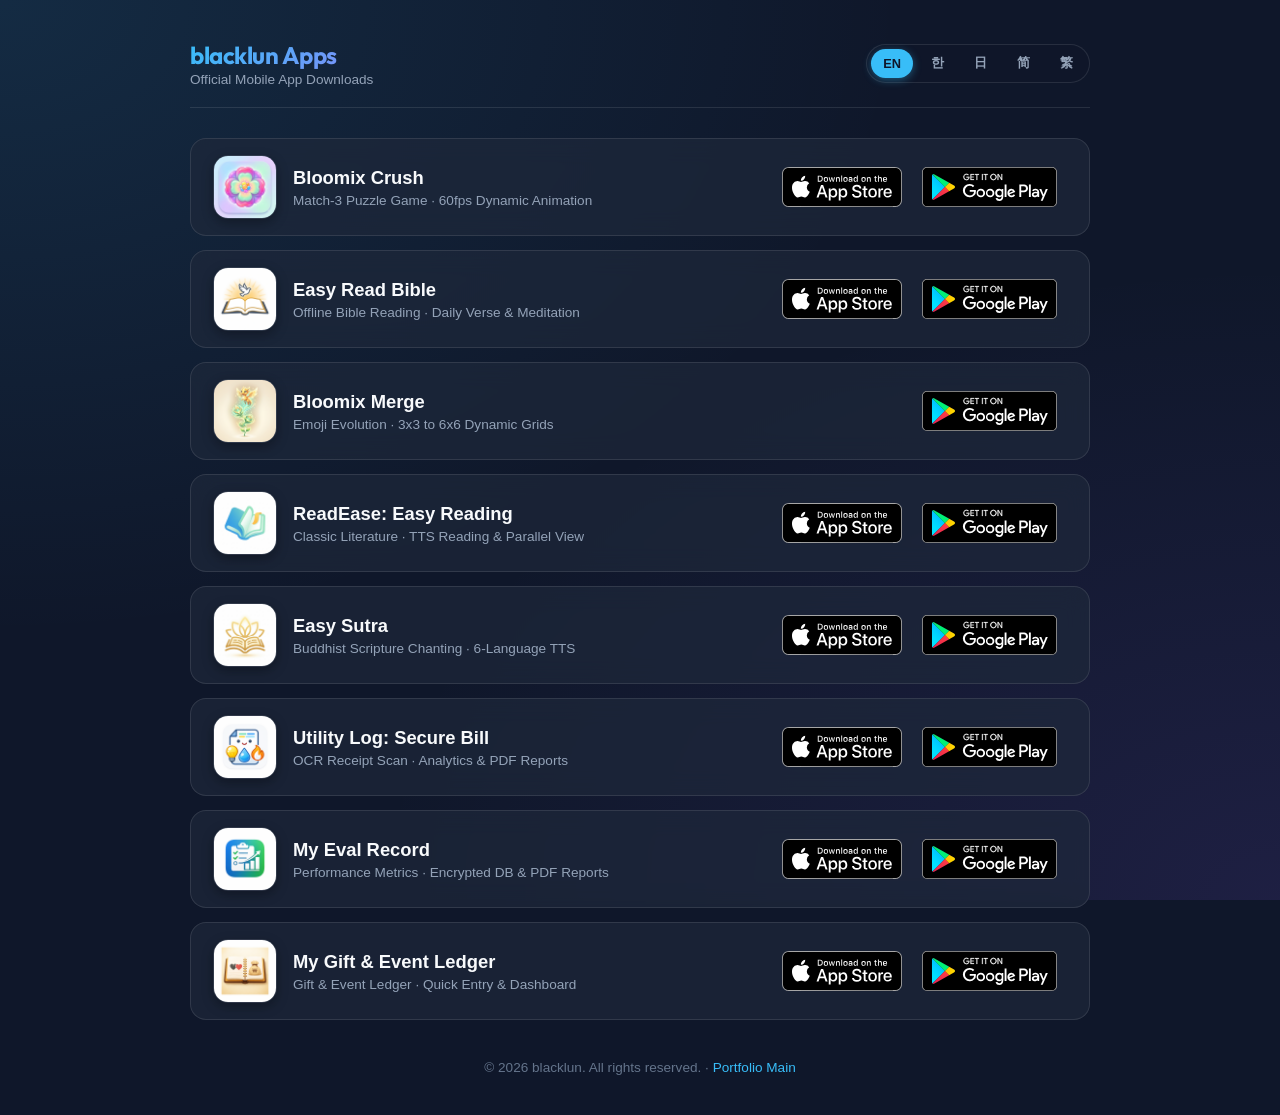
==== commit 021bab6d: "Refactor: Unify app names for Bloomix Crush and Bloomix Merge in index.html and apps.html" ====
--- a/apps.html
+++ b/apps.html
@@ -348,16 +348,12 @@
         <!-- App Table / Card List -->
         <main class="app-table">
 
-            <!-- 1. 블룸믹스 크러시 -->
+            <!-- 1. Bloomix Crush -->
             <div class="app-row">
                 <div class="app-info">
                     <img src="./assets/icons/bloomix_crush_app_icon.png" alt="Bloomix Crush" class="app-icon">
                     <div class="app-text">
-                        <div class="app-name lang-ko">블룸믹스 크러시</div>
-                        <div class="app-name lang-en">Bloomix Crush</div>
-                        <div class="app-name lang-ja">ブルーミックス クラッシュ</div>
-                        <div class="app-name lang-zh">Bloomix Crush</div>
-                        <div class="app-name lang-zh-Hant">Bloomix Crush</div>
+                        <div class="app-name">Bloomix Crush</div>
 
                         <div class="app-tag lang-ko">매치-3 퍼즐 게임 · 60fps 애니메이션</div>
                         <div class="app-tag lang-en">Match-3 Puzzle Game · 60fps Dynamic Animation</div>
@@ -418,16 +414,12 @@
                 </div>
             </div>
 
-            <!-- 3. 2048 퍼즐 -->
-            <div class="app-row">
-                <div class="app-info">
-                    <img src="./assets/icons/bloomix2048_app_icon.png" alt="Bloomix 2048" class="app-icon">
-                    <div class="app-text">
-                        <div class="app-name lang-ko">2048 퍼즐 (Bloomix 2048)</div>
-                        <div class="app-name lang-en">2048 Puzzle (Bloomix 2048)</div>
-                        <div class="app-name lang-ja">2048パズル (Bloomix 2048)</div>
-                        <div class="app-name lang-zh">2048拼图 (Bloomix 2048)</div>
-                        <div class="app-name lang-zh-Hant">2048拼圖 (Bloomix 2048)</div>
+            <!-- 3. Bloomix Merge -->
+            <div class="app-row">
+                <div class="app-info">
+                    <img src="./assets/icons/bloomix2048_app_icon.png" alt="Bloomix Merge" class="app-icon">
+                    <div class="app-text">
+                        <div class="app-name">Bloomix Merge</div>
 
                         <div class="app-tag lang-ko">이모지 진화 체인 · 3x3~6x6 동적 그리드</div>
                         <div class="app-tag lang-en">Emoji Evolution · 3x3 to 6x6 Dynamic Grids</div>
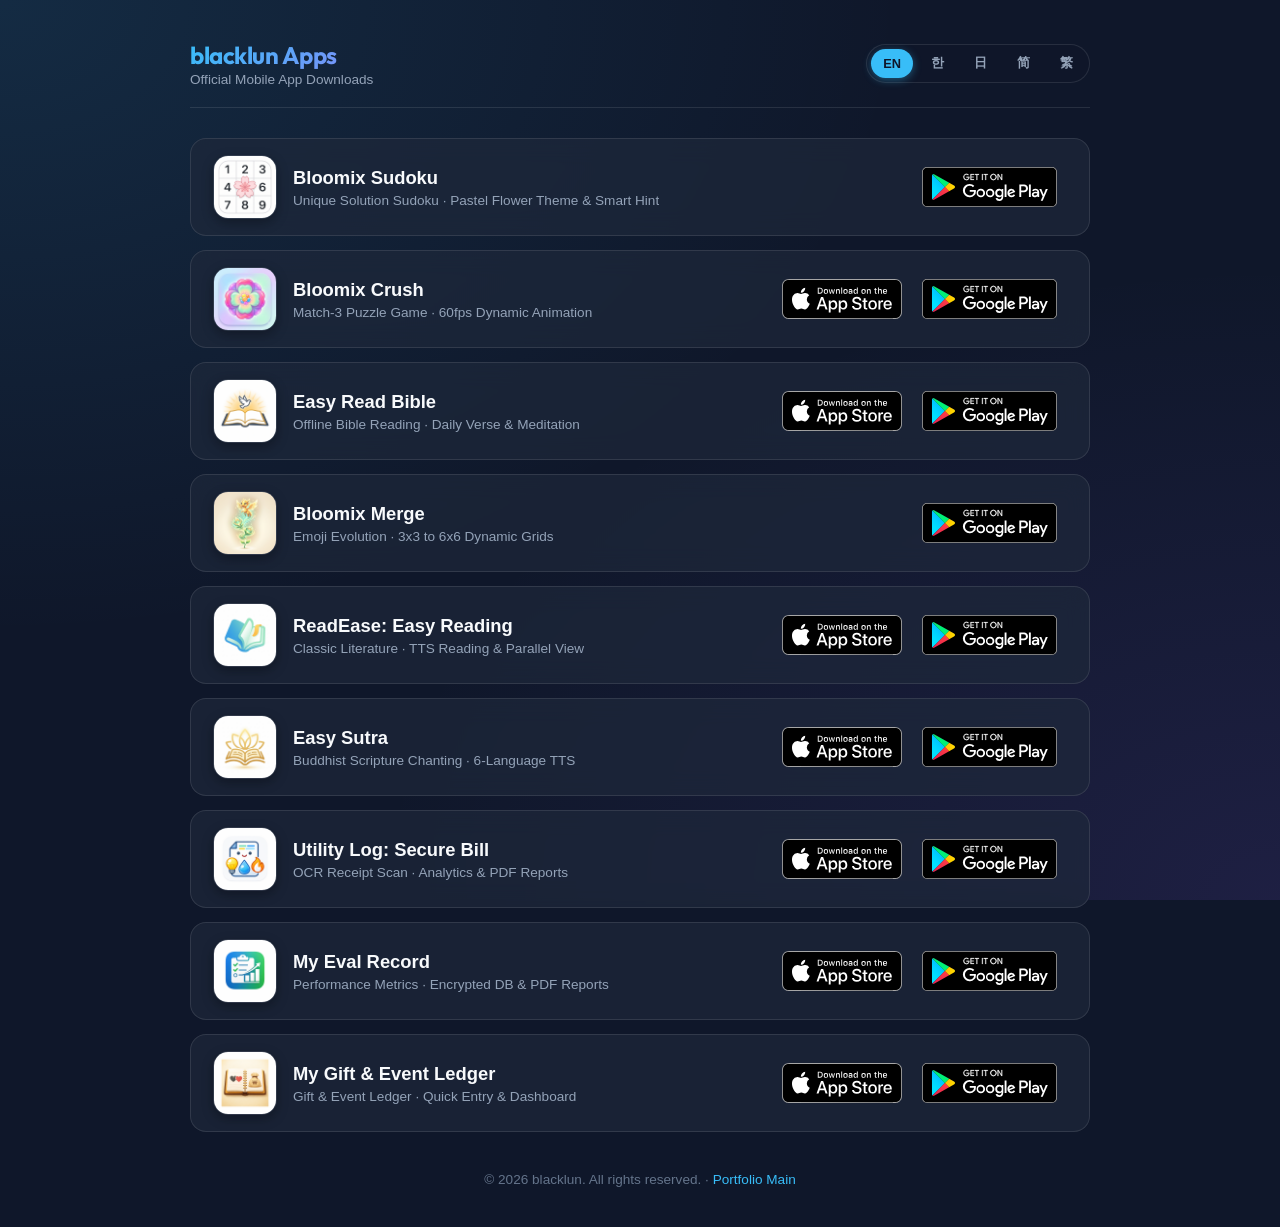
==== commit aaae0817: "feat: reorder Bloomix Sudoku to the top on index and apps pages" ====
--- a/apps.html
+++ b/apps.html
@@ -348,8 +348,30 @@
         <!-- App Table / Card List -->
         <main class="app-table">
 
-            <!-- 1. Bloomix Crush -->
-            <div class="app-row">
+            <!-- Bloomix Sudoku -->
+            <div class="app-row" data-app-id="com.bloomixsudoku.game">
+                <div class="app-info">
+                    <img src="./assets/icons/sudoku_app_icon.png" alt="Bloomix Sudoku" class="app-icon">
+                    <div class="app-text">
+                        <div class="app-name">Bloomix Sudoku</div>
+
+                        <div class="app-tag lang-ko">유일해 보장 스도쿠 퍼즐 · 힐링 꽃 테마 & 스마트 힌트</div>
+                        <div class="app-tag lang-en">Unique Solution Sudoku · Pastel Flower Theme & Smart Hint</div>
+                        <div class="app-tag lang-ja">唯一解保証数独パズル · 癒しの花テーマ＆スマートヒント</div>
+                        <div class="app-tag lang-zh">保证唯一定解数独 · 治愈花卉主题与智能提示</div>
+                        <div class="app-tag lang-zh-Hant">保證唯一定解數獨 · 治癒花卉主題與智能提示</div>
+                    </div>
+                </div>
+                <div class="app-actions">
+                    <a href="https://play.google.com/store/apps/details?id=com.bloomixsudoku.game" target="_blank"
+                        rel="noopener noreferrer" class="store-badge-link">
+                        <img src="./assets/badges/google-play-ko.svg" alt="Google Play" class="badge-googleplay">
+                    </a>
+                </div>
+            </div>
+
+            <!-- Bloomix Crush -->
+            <div class="app-row" data-app-id="com.bloomixcrush.game">
                 <div class="app-info">
                     <img src="./assets/icons/bloomix_crush_app_icon.png" alt="Bloomix Crush" class="app-icon">
                     <div class="app-text">
@@ -365,31 +387,25 @@
                 <div class="app-actions">
                     <!-- App Store (국가별) -->
                     <a href="https://apps.apple.com/kr/app/bloomix-crush/id6791850251" target="_blank"
-                        rel="noopener noreferrer" class="store-badge-link badge-link-apple"
-                        data-slug="bloomix-crush" data-id="6791850251">
-                        <img src="./assets/badges/app-store-ko.svg"
-                            alt="App Store" class="badge-appstore">
+                        rel="noopener noreferrer" class="store-badge-link badge-link-apple" data-slug="bloomix-crush"
+                        data-id="6791850251">
+                        <img src="./assets/badges/app-store-ko.svg" alt="App Store" class="badge-appstore">
                     </a>
 
                     <!-- Google Play (다국어 뱃지) -->
                     <a href="https://play.google.com/store/apps/details?id=com.bloomixcrush.game" target="_blank"
                         rel="noopener noreferrer" class="store-badge-link">
-                        <img src="./assets/badges/google-play-ko.svg" alt="Google Play"
-                            class="badge-googleplay">
-                    </a>
-                </div>
-            </div>
-
-            <!-- 2. 쉬운 성경 -->
-            <div class="app-row">
+                        <img src="./assets/badges/google-play-ko.svg" alt="Google Play" class="badge-googleplay">
+                    </a>
+                </div>
+            </div>
+
+            <!-- 쉬운 성경 -->
+            <div class="app-row" data-app-id="com.easyreadbible.app">
                 <div class="app-info">
                     <img src="./assets/icons/easy_read_bible_app_icon.png" alt="Easy Read Bible" class="app-icon">
                     <div class="app-text">
-                        <div class="app-name lang-ko">쉬운 성경</div>
-                        <div class="app-name lang-en">Easy Read Bible</div>
-                        <div class="app-name lang-ja">やさしい聖書</div>
-                        <div class="app-name lang-zh">易读圣经</div>
-                        <div class="app-name lang-zh-Hant">易讀聖經</div>
+                        <div class="app-name">쉬운 성경</div>
 
                         <div class="app-tag lang-ko">오프라인 성경 통독 · 오늘의 말씀 & 묵상</div>
                         <div class="app-tag lang-en">Offline Bible Reading · Daily Verse & Meditation</div>
@@ -400,22 +416,20 @@
                 </div>
                 <div class="app-actions">
                     <a href="https://apps.apple.com/kr/app/easy-read-bible/id6770253137" target="_blank"
-                        rel="noopener noreferrer" class="store-badge-link badge-link-apple"
-                        data-slug="easy-read-bible" data-id="6770253137" data-zh-country="tw">
-                        <img src="./assets/badges/app-store-ko.svg"
-                            alt="App Store" class="badge-appstore">
+                        rel="noopener noreferrer" class="store-badge-link badge-link-apple" data-slug="easy-read-bible"
+                        data-id="6770253137" data-zh-country="tw">
+                        <img src="./assets/badges/app-store-ko.svg" alt="App Store" class="badge-appstore">
                     </a>
 
                     <a href="https://play.google.com/store/apps/details?id=com.easyreadbible.app" target="_blank"
                         rel="noopener noreferrer" class="store-badge-link">
-                        <img src="./assets/badges/google-play-ko.svg" alt="Google Play"
-                            class="badge-googleplay">
-                    </a>
-                </div>
-            </div>
-
-            <!-- 3. Bloomix Merge -->
-            <div class="app-row">
+                        <img src="./assets/badges/google-play-ko.svg" alt="Google Play" class="badge-googleplay">
+                    </a>
+                </div>
+            </div>
+
+            <!-- Bloomix Merge -->
+            <div class="app-row" data-app-id="com.bloomix2048.app">
                 <div class="app-info">
                     <img src="./assets/icons/bloomix2048_app_icon.png" alt="Bloomix Merge" class="app-icon">
                     <div class="app-text">
@@ -431,22 +445,17 @@
                 <div class="app-actions">
                     <a href="https://play.google.com/store/apps/details?id=com.bloomix2048.app" target="_blank"
                         rel="noopener noreferrer" class="store-badge-link">
-                        <img src="./assets/badges/google-play-ko.svg" alt="Google Play"
-                            class="badge-googleplay">
-                    </a>
-                </div>
-            </div>
-
-            <!-- 4. 쉬운 독서 -->
-            <div class="app-row">
+                        <img src="./assets/badges/google-play-ko.svg" alt="Google Play" class="badge-googleplay">
+                    </a>
+                </div>
+            </div>
+
+            <!-- 쉬운 독서 -->
+            <div class="app-row" data-app-id="com.easyreadbook.app">
                 <div class="app-info">
                     <img src="./assets/icons/easy_read_book_app_icon.png" alt="ReadEase: Easy Reading" class="app-icon">
                     <div class="app-text">
-                        <div class="app-name lang-ko">쉬운 독서</div>
-                        <div class="app-name lang-en">ReadEase: Easy Reading</div>
-                        <div class="app-name lang-ja">やさしい読書</div>
-                        <div class="app-name lang-zh">轻读经典</div>
-                        <div class="app-name lang-zh-Hant">輕讀經典</div>
+                        <div class="app-name">쉬운 독서</div>
 
                         <div class="app-tag lang-ko">고전 문학 낭독 · TTS 음성 & 병렬 읽기</div>
                         <div class="app-tag lang-en">Classic Literature · TTS Reading & Parallel View</div>
@@ -459,28 +468,22 @@
                     <a href="https://apps.apple.com/kr/app/readease-easy-reading/id6766005685" target="_blank"
                         rel="noopener noreferrer" class="store-badge-link badge-link-apple"
                         data-slug="readease-easy-reading" data-id="6766005685" data-zh-country="tw">
-                        <img src="./assets/badges/app-store-ko.svg"
-                            alt="App Store" class="badge-appstore">
+                        <img src="./assets/badges/app-store-ko.svg" alt="App Store" class="badge-appstore">
                     </a>
 
                     <a href="https://play.google.com/store/apps/details?id=com.easyreadbook.app" target="_blank"
                         rel="noopener noreferrer" class="store-badge-link">
-                        <img src="./assets/badges/google-play-ko.svg" alt="Google Play"
-                            class="badge-googleplay">
-                    </a>
-                </div>
-            </div>
-
-            <!-- 5. 쉬운 불경 -->
-            <div class="app-row">
+                        <img src="./assets/badges/google-play-ko.svg" alt="Google Play" class="badge-googleplay">
+                    </a>
+                </div>
+            </div>
+
+            <!-- 쉬운 불경 -->
+            <div class="app-row" data-app-id="com.easysutra.app">
                 <div class="app-info">
                     <img src="./assets/icons/easy_sutra_app_icon.png" alt="Easy Sutra" class="app-icon">
                     <div class="app-text">
-                        <div class="app-name lang-ko">쉬운 불경</div>
-                        <div class="app-name lang-en">Easy Sutra</div>
-                        <div class="app-name lang-ja">やさしい経典</div>
-                        <div class="app-name lang-zh">易懂佛经</div>
-                        <div class="app-name lang-zh-Hant">易懂佛經</div>
+                        <div class="app-name">쉬운 불경</div>
 
                         <div class="app-tag lang-ko">불교 경전 독송 · 6개국어 TTS & 해석</div>
                         <div class="app-tag lang-en">Buddhist Scripture Chanting · 6-Language TTS</div>
@@ -491,30 +494,24 @@
                 </div>
                 <div class="app-actions">
                     <a href="https://apps.apple.com/kr/app/easy-sutra/id6761761924" target="_blank"
-                        rel="noopener noreferrer" class="store-badge-link badge-link-apple"
-                        data-slug="easy-sutra" data-id="6761761924" data-zh-country="tw">
-                        <img src="./assets/badges/app-store-ko.svg"
-                            alt="App Store" class="badge-appstore">
+                        rel="noopener noreferrer" class="store-badge-link badge-link-apple" data-slug="easy-sutra"
+                        data-id="6761761924" data-zh-country="tw">
+                        <img src="./assets/badges/app-store-ko.svg" alt="App Store" class="badge-appstore">
                     </a>
 
                     <a href="https://play.google.com/store/apps/details?id=com.easysutra.app" target="_blank"
                         rel="noopener noreferrer" class="store-badge-link">
-                        <img src="./assets/badges/google-play-ko.svg" alt="Google Play"
-                            class="badge-googleplay">
-                    </a>
-                </div>
-            </div>
-
-            <!-- 6. 공과금 기록 -->
-            <div class="app-row">
+                        <img src="./assets/badges/google-play-ko.svg" alt="Google Play" class="badge-googleplay">
+                    </a>
+                </div>
+            </div>
+
+            <!-- 공과금 기록 -->
+            <div class="app-row" data-app-id="com.ks.utility_log">
                 <div class="app-info">
                     <img src="./assets/icons/utility_log_app_icon.png" alt="Utility Log" class="app-icon">
                     <div class="app-text">
-                        <div class="app-name lang-ko">공과금 기록</div>
-                        <div class="app-name lang-en">Utility Log: Secure Bill</div>
-                        <div class="app-name lang-ja">公共料金記録</div>
-                        <div class="app-name lang-zh">公共账单记录</div>
-                        <div class="app-name lang-zh-Hant">公用事業費用紀錄</div>
+                        <div class="app-name">공과금 기록</div>
 
                         <div class="app-tag lang-ko">영수증 OCR 스캔 · 사용량 통계 & PDF 리포트</div>
                         <div class="app-tag lang-en">OCR Receipt Scan · Analytics & PDF Reports</div>
@@ -527,28 +524,22 @@
                     <a href="https://apps.apple.com/kr/app/%EA%B3%B5%EA%B3%BC%EA%B8%88-%EA%B8%B0%EB%A1%9D/id6760272670"
                         target="_blank" rel="noopener noreferrer" class="store-badge-link badge-link-apple"
                         data-slug="%EA%B3%B5%EA%B3%BC%EA%B8%88-%EA%B8%B0%EB%A1%9D" data-id="6760272670">
-                        <img src="./assets/badges/app-store-ko.svg"
-                            alt="App Store" class="badge-appstore">
+                        <img src="./assets/badges/app-store-ko.svg" alt="App Store" class="badge-appstore">
                     </a>
 
                     <a href="https://play.google.com/store/apps/details?id=com.ks.utility_log" target="_blank"
                         rel="noopener noreferrer" class="store-badge-link">
-                        <img src="./assets/badges/google-play-ko.svg" alt="Google Play"
-                            class="badge-googleplay">
-                    </a>
-                </div>
-            </div>
-
-            <!-- 7. 내 평가 기록 -->
-            <div class="app-row">
+                        <img src="./assets/badges/google-play-ko.svg" alt="Google Play" class="badge-googleplay">
+                    </a>
+                </div>
+            </div>
+
+            <!-- 내 평가 기록 -->
+            <div class="app-row" data-app-id="com.ks.my_eval_record">
                 <div class="app-info">
                     <img src="./assets/icons/my_eval_record_app_icon.png" alt="My Eval Record" class="app-icon">
                     <div class="app-text">
-                        <div class="app-name lang-ko">내 평가 기록</div>
-                        <div class="app-name lang-en">My Eval Record</div>
-                        <div class="app-name lang-ja">私の評価記録</div>
-                        <div class="app-name lang-zh">我的考核记录</div>
-                        <div class="app-name lang-zh-Hant">我的績效紀錄</div>
+                        <div class="app-name">내 평가 기록</div>
 
                         <div class="app-tag lang-ko">직무 성과 지표 대시보드 · 암호화 DB & PDF 공유</div>
                         <div class="app-tag lang-en">Performance Metrics · Encrypted DB & PDF Reports</div>
@@ -559,30 +550,24 @@
                 </div>
                 <div class="app-actions">
                     <a href="https://apps.apple.com/kr/app/my-eval-record/id6759724181" target="_blank"
-                        rel="noopener noreferrer" class="store-badge-link badge-link-apple"
-                        data-slug="my-eval-record" data-id="6759724181">
-                        <img src="./assets/badges/app-store-ko.svg"
-                            alt="App Store" class="badge-appstore">
+                        rel="noopener noreferrer" class="store-badge-link badge-link-apple" data-slug="my-eval-record"
+                        data-id="6759724181">
+                        <img src="./assets/badges/app-store-ko.svg" alt="App Store" class="badge-appstore">
                     </a>
 
                     <a href="https://play.google.com/store/apps/details?id=com.ks.my_eval_record" target="_blank"
                         rel="noopener noreferrer" class="store-badge-link">
-                        <img src="./assets/badges/google-play-ko.svg" alt="Google Play"
-                            class="badge-googleplay">
-                    </a>
-                </div>
-            </div>
-
-            <!-- 8. 내 경조사 장부 -->
-            <div class="app-row">
+                        <img src="./assets/badges/google-play-ko.svg" alt="Google Play" class="badge-googleplay">
+                    </a>
+                </div>
+            </div>
+
+            <!-- 내 경조사 장부 -->
+            <div class="app-row" data-app-id="com.ks.mymoneylog">
                 <div class="app-info">
                     <img src="./assets/icons/my_money_log_app_icon.png" alt="My Event Ledger" class="app-icon">
                     <div class="app-text">
-                        <div class="app-name lang-ko">내 경조사 장부</div>
-                        <div class="app-name lang-en">My Gift & Event Ledger</div>
-                        <div class="app-name lang-ja">冠婚葬祭家計簿</div>
-                        <div class="app-name lang-zh">随礼账本</div>
-                        <div class="app-name lang-zh-Hant">紅白包帳本</div>
+                        <div class="app-name">내 경조사 장부</div>
 
                         <div class="app-tag lang-ko">마음을 주고받은 기록 · 퀵 버튼 간편 입력 & 대시보드</div>
                         <div class="app-tag lang-en">Gift & Event Ledger · Quick Entry & Dashboard</div>
@@ -595,14 +580,12 @@
                     <a href="https://apps.apple.com/kr/app/%EB%82%B4-%EA%B2%BD%EC%A1%B0%EC%82%AC-%EC%9E%A5%EB%B6%80/id6759233404"
                         target="_blank" rel="noopener noreferrer" class="store-badge-link badge-link-apple"
                         data-slug="%EB%82%B4-%EA%B2%BD%EC%A1%B0%EC%82%AC-%EC%9E%A5%EB%B6%80" data-id="6759233404">
-                        <img src="./assets/badges/app-store-ko.svg"
-                            alt="App Store" class="badge-appstore">
+                        <img src="./assets/badges/app-store-ko.svg" alt="App Store" class="badge-appstore">
                     </a>
 
                     <a href="https://play.google.com/store/apps/details?id=com.ks.mymoneylog" target="_blank"
                         rel="noopener noreferrer" class="store-badge-link">
-                        <img src="./assets/badges/google-play-ko.svg" alt="Google Play"
-                            class="badge-googleplay">
+                        <img src="./assets/badges/google-play-ko.svg" alt="Google Play" class="badge-googleplay">
                     </a>
                 </div>
             </div>
@@ -615,25 +598,18 @@
         </footer>
     </div>
 
+    <!-- Apps Data & Store Badge Config -->
+    <script src="./assets/js/apps-data.js"></script>
+
     <!-- Multi-language Script -->
     <script>
-        const PLAY_BADGE_MAP = {
-            'ko': { src: './assets/badges/google-play-ko.svg', alt: 'Google Play에서 다운로드' },
-            'en': { src: './assets/badges/google-play-en.svg', alt: 'Get it on Google Play' },
-            'ja': { src: './assets/badges/google-play-ja.svg', alt: 'Google Play で手に入れよう' },
-            'zh': { src: './assets/badges/google-play-zh-cn.svg', alt: '获取 Google Play' },
-            'zh-Hant': { src: './assets/badges/google-play-zh-tw.svg', alt: '取得 Google Play' }
-        };
-
-        const APP_STORE_BADGE_MAP = {
-            'ko': { country: 'kr', src: './assets/badges/app-store-ko.svg', alt: 'App Store에서 다운로드' },
-            'en': { country: 'us', src: './assets/badges/app-store-en.svg', alt: 'Download on the App Store' },
-            'ja': { country: 'jp', src: './assets/badges/app-store-ja.svg', alt: 'App Storeでダウンロード' },
-            'zh': { country: 'cn', src: './assets/badges/app-store-zh-cn.svg', alt: 'App Store 下载' },
-            'zh-Hant': { country: 'tw', src: './assets/badges/app-store-zh-tw.svg', alt: 'App Store 下載' }
-        };
-
         function setLanguage(lang) {
+            // 지원 언어 5개로 한정 (ko, en, ja, zh, zh-Hant)
+            const supportedLangs = ['ko', 'en', 'ja', 'zh', 'zh-Hant'];
+            if (!supportedLangs.includes(lang)) {
+                lang = 'en';
+            }
+
             document.body.className = 'lang-' + lang;
             document.documentElement.lang = lang;
 
@@ -645,22 +621,33 @@
                 activeBtn.classList.add('active');
             }
 
-            // Google Play 뱃지 이미지 일괄 교체
+            // Google Play 뱃지 이미지 일괄 교체 (apps-data.js 활용)
             const badgeData = PLAY_BADGE_MAP[lang] || PLAY_BADGE_MAP['en'];
             document.querySelectorAll('.badge-googleplay').forEach(img => {
                 img.src = badgeData.src;
                 img.alt = badgeData.alt;
             });
 
-            // App Store 뱃지 및 링크 일괄 교체
+            // App Store 뱃지 이미지 일괄 교체 (apps-data.js 활용)
             const appBadgeData = APP_STORE_BADGE_MAP[lang] || APP_STORE_BADGE_MAP['en'];
-            document.querySelectorAll('.badge-link-apple').forEach(link => {
-                const country = (lang === 'zh' && link.dataset.zhCountry) ? link.dataset.zhCountry : appBadgeData.country;
-                link.href = `https://apps.apple.com/${country}/app/${link.dataset.slug}/id${link.dataset.id}`;
-                const img = link.querySelector('img');
-                if (img) {
-                    img.src = appBadgeData.src;
-                    img.alt = appBadgeData.alt;
+            document.querySelectorAll('.badge-appstore').forEach(img => {
+                img.src = appBadgeData.src;
+                img.alt = appBadgeData.alt;
+            });
+
+            // apps-data.js 기반 앱 명칭 및 App Store 링크 동적 갱신
+            document.querySelectorAll('.app-row[data-app-id]').forEach(row => {
+                const appId = row.dataset.appId;
+                const nameEl = row.querySelector('.app-name');
+                if (nameEl) {
+                    nameEl.textContent = getAppName(appId, lang);
+                }
+                const appleLink = row.querySelector('.badge-link-apple');
+                if (appleLink) {
+                    const storeUrl = getAppStoreUrl(appId, lang);
+                    if (storeUrl) {
+                        appleLink.href = storeUrl;
+                    }
                 }
             });
 
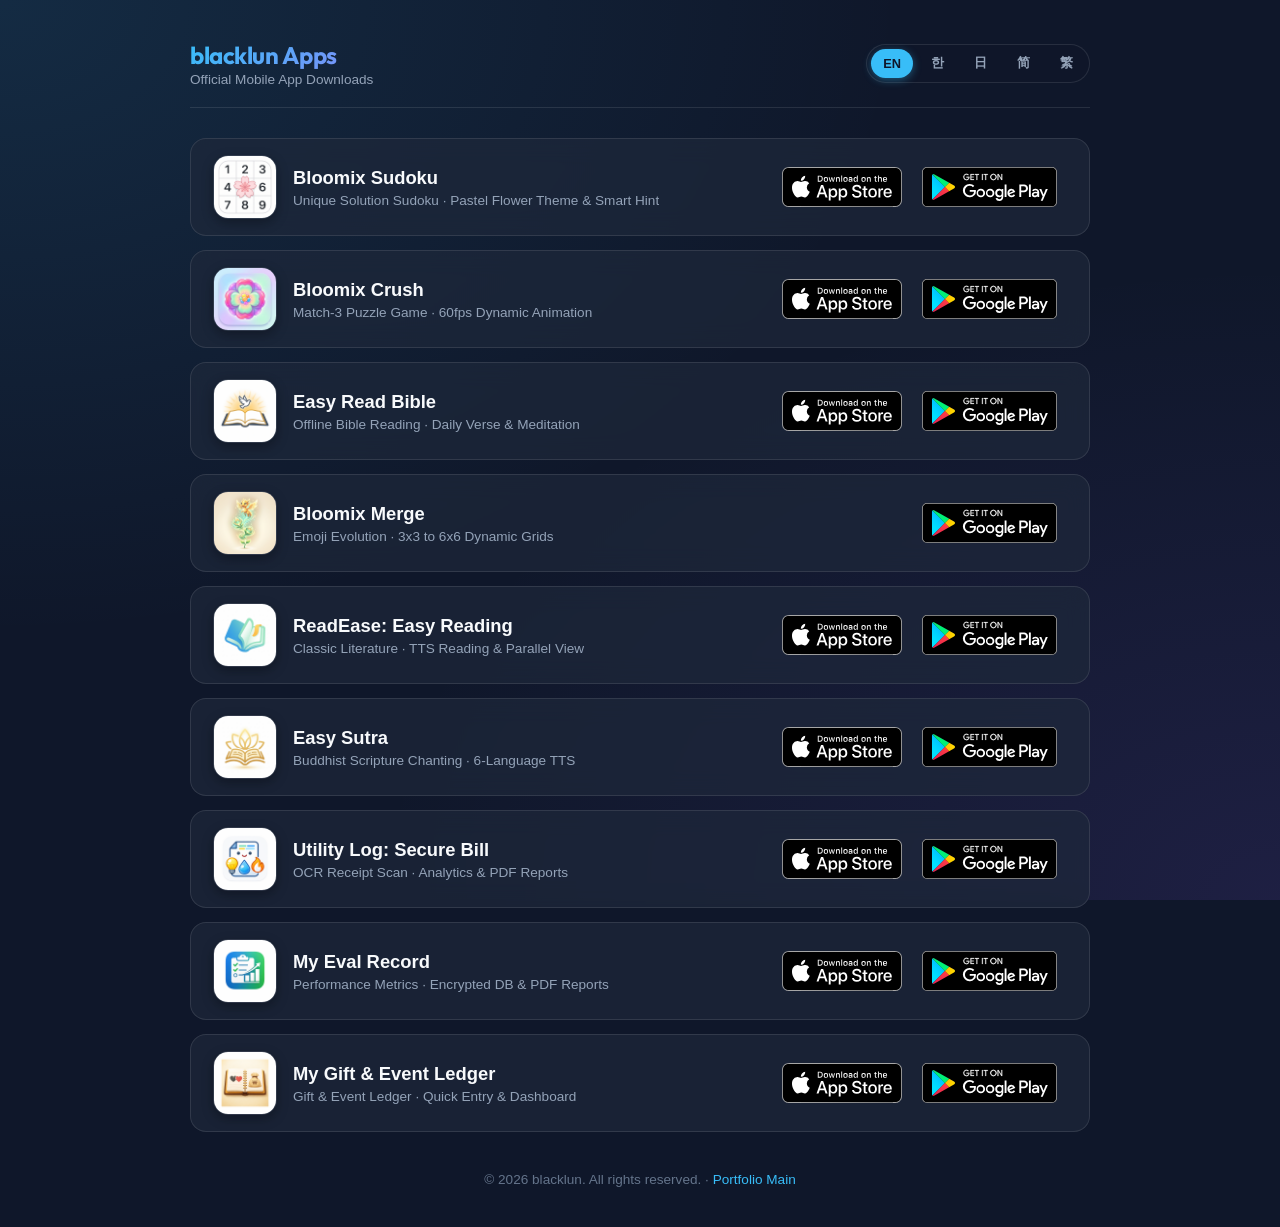
==== commit 30d956fb: "feat: add App Store badge button for Bloomix Sudoku in index and apps pages" ====
--- a/apps.html
+++ b/apps.html
@@ -363,6 +363,14 @@
                     </div>
                 </div>
                 <div class="app-actions">
+                    <!-- App Store (국가별) -->
+                    <a href="https://apps.apple.com/kr/app/bloomix-sudoku/id6804439417" target="_blank"
+                        rel="noopener noreferrer" class="store-badge-link badge-link-apple" data-slug="bloomix-sudoku"
+                        data-id="6804439417">
+                        <img src="./assets/badges/app-store-ko.svg" alt="App Store" class="badge-appstore">
+                    </a>
+
+                    <!-- Google Play (다국어 뱃지) -->
                     <a href="https://play.google.com/store/apps/details?id=com.bloomixsudoku.game" target="_blank"
                         rel="noopener noreferrer" class="store-badge-link">
                         <img src="./assets/badges/google-play-ko.svg" alt="Google Play" class="badge-googleplay">
